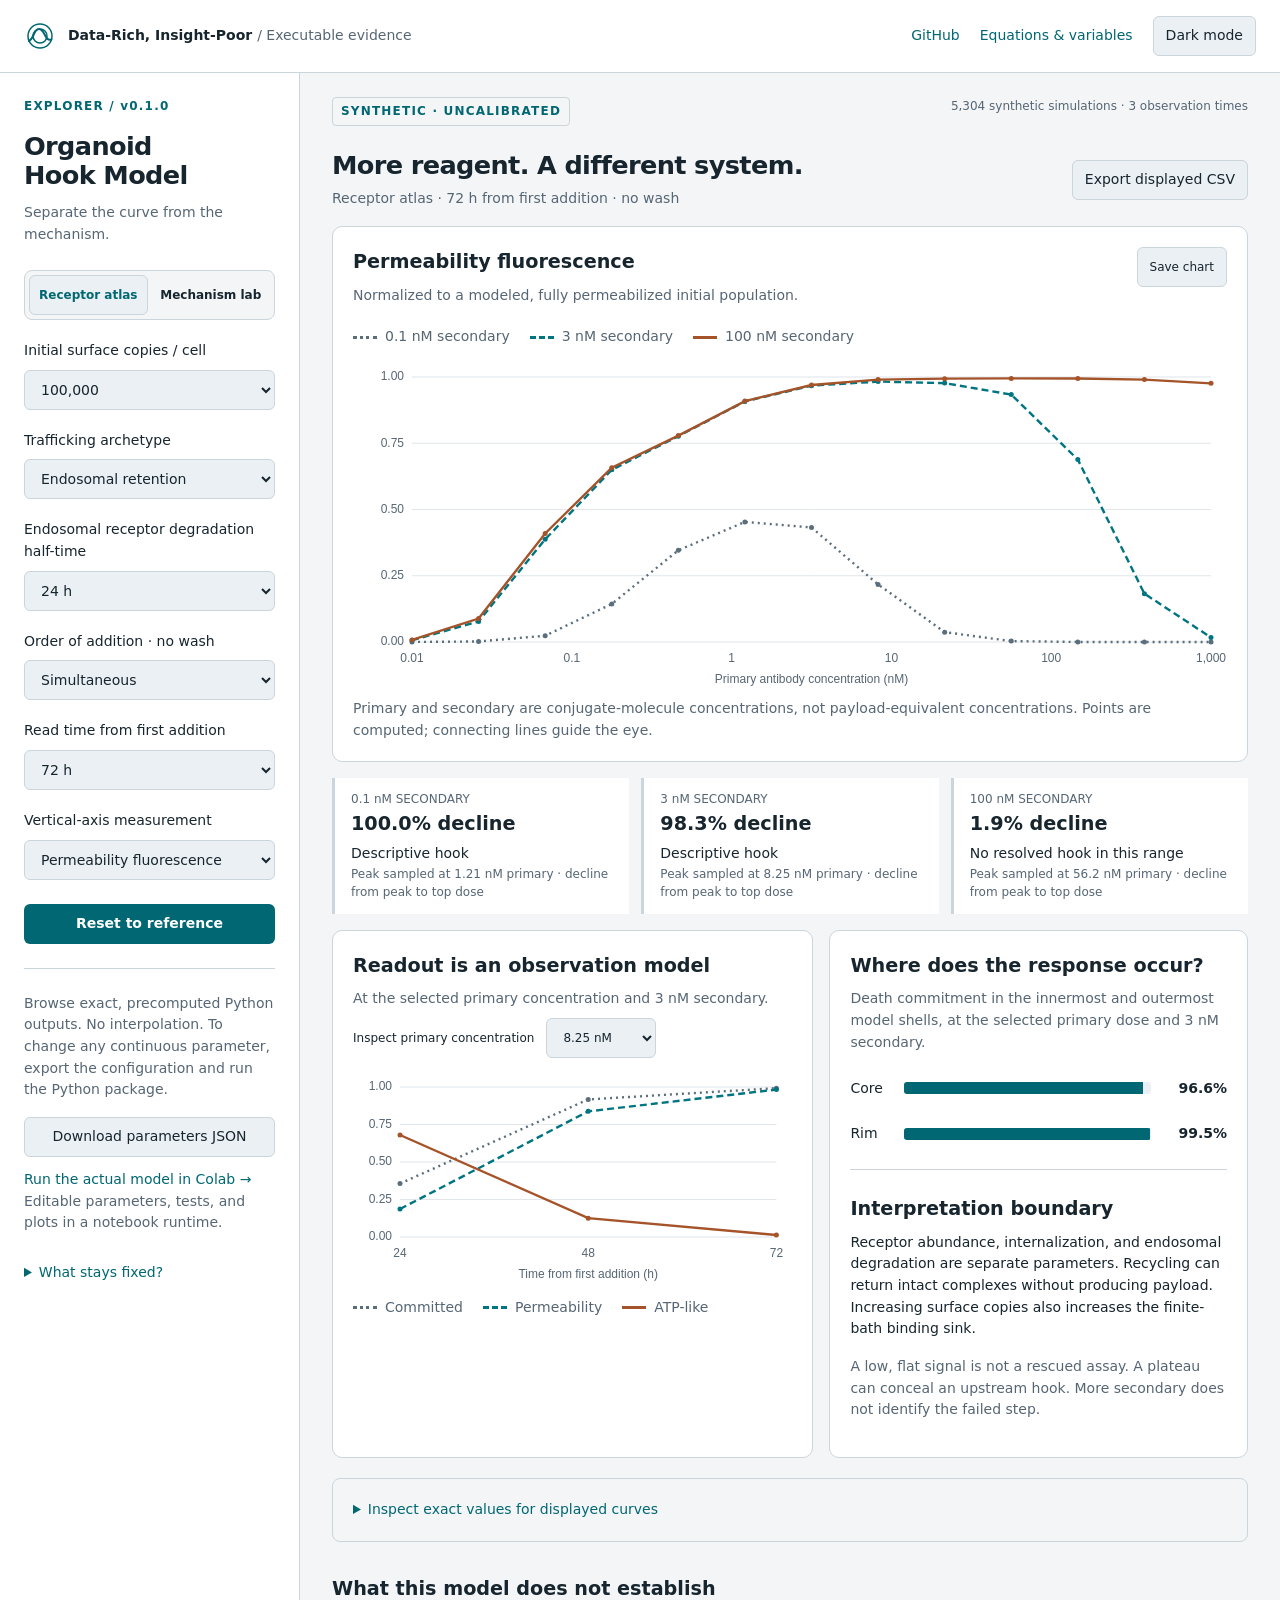
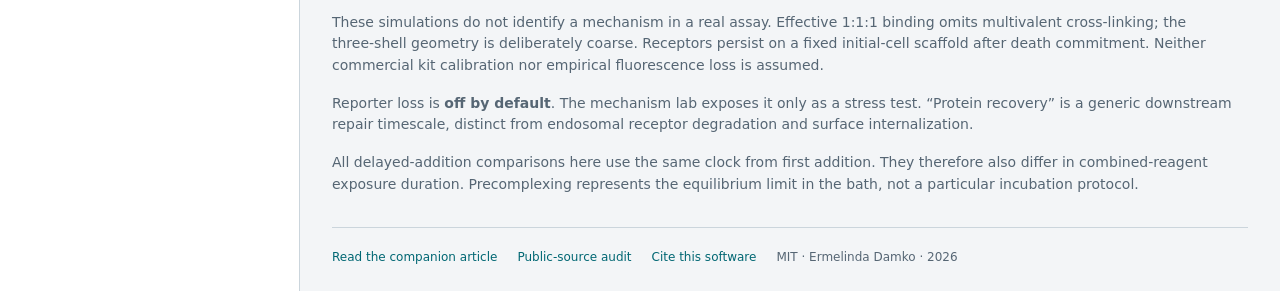
==== viewer/index.html @ b4706649 "Release reproducible organoid hook model and public explorer" ====
<!doctype html>
<html lang="en" data-theme="dark">
<head>
  <meta charset="utf-8">
  <meta name="viewport" content="width=device-width, initial-scale=1">
  <meta name="description" content="A synthetic, no-wash secondary-conjugate assay atlas separating assembly, trafficking, transport, and readout.">
  <title>Organoid Hook Model | Data-Rich, Insight-Poor</title>
  <link href="https://api.fontshare.com/v2/css?f[]=satoshi@400,500,700&display=swap" rel="stylesheet">
  <link rel="stylesheet" href="style.css">
  <script src="app.js" defer></script>
</head>
<body>
<header>
  <div class="brand"><svg aria-label="Organoid Hook Model logo" viewBox="0 0 32 32" width="32" height="32"><circle cx="16" cy="16" r="12" fill="none" stroke="currentColor" stroke-width="1.5"/><circle cx="16" cy="16" r="7" fill="none" stroke="currentColor" stroke-width="1.5"/><path d="M4 21C10 21 9 9 15 9S21 23 28 19" fill="none" stroke="currentColor" stroke-width="2"/></svg><span>Data-Rich, Insight-Poor <span class="subbrand">/ Executable evidence</span></span></div>
  <nav aria-label="Project links"><a href="https://github.com/dataRichinsightPoor/organoid-hook-model" target="_blank" rel="noopener">GitHub</a><a href="equations.html">Equations & variables</a><button id="theme" type="button" aria-label="Toggle color theme">Light mode</button></nav>
</header>
<div class="layout">
<aside aria-label="Simulation controls">
  <div class="section-label">EXPLORER / v0.1.0</div>
  <h1>Organoid<br>Hook Model</h1>
  <p class="muted intro">Separate the curve from the mechanism.</p>
  <div class="tabs" role="group" aria-label="Explorer mode"><button class="active" id="atlas-mode" aria-pressed="true">Receptor atlas</button><button id="lab-mode" aria-pressed="false">Mechanism lab</button></div>
  <div id="atlas-controls">
    <label for="copies">Initial surface copies / cell</label>
    <select id="copies"><option value="10000">10,000</option><option value="100000" selected>100,000</option><option value="1000000">1,000,000</option></select>
    <label for="traffic">Trafficking archetype</label>
    <select id="traffic"><option value="slow">Slow internalization</option><option value="recycling">Rapid recycling</option><option value="retained" selected>Endosomal retention</option></select>
    <label for="half">Endosomal receptor degradation half-time</label>
    <select id="half"><option value="4">4 h</option><option value="24" selected>24 h</option><option value="96">96 h</option></select>
  </div>
  <div id="lab-controls" hidden>
    <label for="case">Isolated assumption</label><select id="case"></select>
    <p class="control-note" id="case-description"></p>
  </div>
  <label for="order">Order of addition · no wash</label>
  <select id="order"><option value="simultaneous">Simultaneous</option><option value="primary_first">Primary first → secondary at 6 h</option><option value="secondary_first">Secondary first → primary at 6 h</option><option value="precomplexed">Precomplexed at equilibrium</option></select>
  <label for="time">Read time from first addition</label>
  <select id="time"><option value="0">24 h</option><option value="1">48 h</option><option value="2" selected>72 h</option></select>
  <label for="readout">Vertical-axis measurement</label>
  <select id="readout"><option value="permeability_fluorescence">Permeability fluorescence</option><option value="committed_fraction">Committed to death</option><option value="membrane_compromised_cumulative">Cumulative membrane loss</option><option value="atp_proxy">ATP-like signal</option><option value="caspase_proxy">Committed-state / caspase proxy</option><option value="ldh_proxy">LDH-like reporter</option><option value="surface_complex_copies">Surface ternary complex</option><option value="internalized_complex_copies">Endosomal ternary complex</option><option value="payload_copies">Intracellular payload</option><option value="delivered_payload_cumulative">Cumulative productive delivery</option></select>
  <button class="primary-button" id="reset">Reset to reference</button>
  <div class="divider"></div>
  <p class="control-note">Browse exact, precomputed Python outputs. No interpolation. To change any continuous parameter, export the configuration and run the Python package.</p>
  <button id="parameters">Download parameters JSON</button>
  <p class="control-note"><a href="https://colab.research.google.com/github/dataRichinsightPoor/organoid-hook-model/blob/main/examples/quickstart.ipynb" target="_blank" rel="noopener">Run the actual model in Colab →</a><br>Editable parameters, tests, and plots in a notebook runtime.</p>
  <details><summary>What stays fixed?</summary><div id="fixed"></div></details>
</aside>
<main>
  <div class="topline"><span class="badge">SYNTHETIC · UNCALIBRATED</span><span id="count" class="muted">Loading evidence…</span></div>
  <section class="heading-row"><div><h2>More reagent. A different system.</h2><p id="context" class="muted">Loading computed scenarios…</p></div><button id="csv" disabled>Export displayed CSV</button></section>
  <div id="error" role="alert" hidden></div>
  <section class="plot-card">
    <div class="plot-heading"><div><h3 id="plot-title">Primary × secondary concentration</h3><p class="muted small" id="y-description">Normalized to a modeled, fully permeabilized initial population.</p></div><button id="png" disabled>Save chart</button></div>
    <div class="legend" aria-label="Secondary concentration legend"><span><i class="line one"></i>0.1 nM secondary</span><span><i class="line two"></i>3 nM secondary</span><span><i class="line three"></i>100 nM secondary</span></div>
    <div class="canvas-wrap"><canvas id="curve" role="img" aria-label="Dose-response curves for three secondary-conjugate concentrations. Exact values are available in the table below."></canvas></div>
    <div id="tooltip" class="tooltip" hidden></div>
    <p class="small muted" id="plot-note"></p>
  </section>
  <section class="metrics" id="metrics" aria-label="Descriptive hook summaries" aria-live="polite"></section>
  <section class="lower-grid">
    <div class="plot-card"><div class="plot-heading"><div><h3>Readout is an observation model</h3><p class="small muted">At the selected primary concentration and 3 nM secondary.</p></div></div>
      <label for="dose" class="inline-label">Inspect primary concentration</label><select id="dose"></select>
      <div class="canvas-wrap small-canvas"><canvas id="timechart" role="img" aria-label="Time courses of modeled death, permeability fluorescence, and ATP-like signal."></canvas></div>
      <div class="legend small"><span><i class="line one"></i>Committed</span><span><i class="line two"></i>Permeability</span><span><i class="line three"></i>ATP-like</span></div>
    </div>
    <div class="plot-card"><h3>Where does the response occur?</h3><p class="small muted">Death commitment in the innermost and outermost model shells, at the selected primary dose and 3 nM secondary.</p>
      <div class="spatial-row"><span>Core</span><div class="bar-track"><div id="core-bar"></div></div><strong id="core-value">—</strong></div>
      <div class="spatial-row"><span>Rim</span><div class="bar-track"><div id="rim-bar"></div></div><strong id="rim-value">—</strong></div>
      <div class="divider"></div><h3>Interpretation boundary</h3><p id="interpretation" class="small"></p><p class="small muted">A low, flat signal is not a rescued assay. A plateau can conceal an upstream hook. More secondary does not identify the failed step.</p>
    </div>
  </section>
  <details class="data-details"><summary>Inspect exact values for displayed curves</summary><div class="table-scroll"><table><thead id="table-head"></thead><tbody id="table-body"></tbody></table></div></details>
  <section class="notes"><h3>What this model does not establish</h3><p>These simulations do not identify a mechanism in a real assay. Effective 1:1:1 binding omits multivalent cross-linking; the three-shell geometry is deliberately coarse. Receptors persist on a fixed initial-cell scaffold after death commitment. Neither commercial kit calibration nor empirical fluorescence loss is assumed.</p><p>Reporter loss is <strong>off by default</strong>. The mechanism lab exposes it only as a stress test. “Protein recovery” is a generic downstream repair timescale, distinct from endosomal receptor degradation and surface internalization.</p><p>All delayed-addition comparisons here use the same clock from first addition. They therefore also differ in combined-reagent exposure duration. Precomplexing represents the equilibrium limit in the bath, not a particular incubation protocol.</p></section>
  <footer><a href="article.html">Read the companion article</a><a href="https://github.com/dataRichinsightPoor/organoid-hook-model/blob/main/docs/provenance.md">Public-source audit</a><a href="https://github.com/dataRichinsightPoor/organoid-hook-model/blob/main/CITATION.cff">Cite this software</a><span>MIT · Ermelinda Damko · 2026</span></footer>
</main>
</div>
</body>
</html>
---- viewer/style.css ----
:root{--bg:#11151b;--surface:#191e27;--raised:#222935;--ink:#e8edf2;--muted:#a5afbd;--line:#323b49;--accent:#78d4dc;--accent-ink:#102127;--series1:#aeb8c4;--series2:#78d4dc;--series3:#efa87e;--warn:#efbd77;--font:'Satoshi',system-ui,sans-serif;--text-xs:.75rem;--text-sm:.875rem;--text-base:1rem;--text-lg:1.2rem;--text-xl:clamp(1.6rem,2vw,2rem);--s1:4px;--s2:8px;--s3:12px;--s4:16px;--s5:20px;--s6:24px;--s8:32px;--s10:40px}
[data-theme=light]{--bg:#f3f5f7;--surface:#fff;--raised:#eaf0f3;--ink:#17252e;--muted:#566674;--line:#cbd5dc;--accent:#006773;--accent-ink:#fff;--series1:#5b6e7c;--series2:#007582;--series3:#a55328;--warn:#88561d}
*{box-sizing:border-box}body{margin:0;background:var(--bg);color:var(--ink);font:var(--text-base)/1.55 var(--font)}button,select{font:inherit;font-size:var(--text-sm);color:var(--ink);background:var(--raised);border:1px solid var(--line);border-radius:6px;padding:var(--s2) var(--s3);min-height:40px}button{cursor:pointer}button:hover{border-color:var(--accent)}button:disabled{opacity:.45;cursor:wait}button:focus-visible,select:focus-visible,a:focus-visible,summary:focus-visible{outline:2px solid var(--accent);outline-offset:3px}a{color:var(--accent);text-decoration:none}a:hover{text-decoration:underline}header{padding:var(--s4) var(--s6);border-bottom:1px solid var(--line);display:flex;align-items:center;justify-content:space-between;gap:var(--s4);background:var(--surface)}.brand{display:flex;align-items:center;gap:var(--s3);font-size:var(--text-sm);font-weight:700}.brand svg{color:var(--accent);flex-shrink:0}.subbrand{color:var(--muted);font-weight:400}nav{display:flex;gap:var(--s5);align-items:center;font-size:var(--text-sm)}.layout{display:grid;grid-template-columns:300px minmax(0,1fr);max-width:1760px;margin:auto}aside{border-right:1px solid var(--line);padding:var(--s6);background:var(--surface)}main{padding:var(--s6) var(--s8);min-width:0}.section-label,.badge{font-size:var(--text-xs);font-weight:700;letter-spacing:.1em;color:var(--accent)}h1{font-size:var(--text-xl);line-height:1.15;letter-spacing:-.025em;margin:var(--s4) 0 var(--s3)}h2{font-size:var(--text-xl);letter-spacing:-.025em;line-height:1.2;margin:0}h3{font-size:var(--text-lg);font-weight:700;margin:0}p{margin:var(--s2) 0 var(--s4)}.muted{color:var(--muted)}.small,.control-note{font-size:var(--text-sm)}.intro{font-size:var(--text-sm);margin-bottom:var(--s6)}label{display:block;font-size:var(--text-sm);margin:var(--s5) 0 var(--s2);font-weight:500}select{width:100%;max-width:100%}.tabs{display:flex;gap:var(--s1);background:var(--bg);padding:var(--s1);border:1px solid var(--line);border-radius:8px}.tabs button{flex:1;padding:var(--s2) var(--s1);background:transparent;border-color:transparent;font-size:var(--text-xs);font-weight:700}.tabs .active{background:var(--raised);color:var(--accent);border-color:var(--line)}.primary-button{margin-top:var(--s6);width:100%;background:var(--accent);color:var(--accent-ink);border-color:transparent;font-weight:700}.divider{height:1px;background:var(--line);margin:var(--s6) 0}.control-note{color:var(--muted);margin-top:var(--s3)}aside>button{width:100%}details{margin-top:var(--s5);font-size:var(--text-sm)}summary{cursor:pointer;color:var(--accent);padding:var(--s2) 0}#fixed{font-size:var(--text-xs);overflow-wrap:anywhere}#fixed div{padding:var(--s1) 0;border-bottom:1px solid var(--line)}.topline{display:flex;justify-content:space-between;gap:var(--s3);font-size:var(--text-xs);margin-bottom:var(--s6)}.badge{border:1px solid var(--line);border-radius:4px;padding:var(--s1) var(--s2)}.heading-row{display:flex;align-items:center;justify-content:space-between;gap:var(--s6);margin-bottom:var(--s4)}.heading-row p{font-size:var(--text-sm);margin-bottom:0}.heading-row button{flex-shrink:0}.plot-card{position:relative;background:var(--surface);border:1px solid var(--line);border-radius:10px;padding:var(--s5);min-width:0}.plot-heading{display:flex;justify-content:space-between;align-items:flex-start;gap:var(--s4)}.plot-heading p{margin-bottom:var(--s2)}.plot-heading button{white-space:nowrap;font-size:var(--text-xs)}.legend{display:flex;gap:var(--s5);flex-wrap:wrap;font-size:var(--text-sm);margin-top:var(--s3);color:var(--muted)}.legend span{display:flex;align-items:center;gap:var(--s2)}i.line{display:inline-block;width:24px;height:0;border-top:3px solid var(--series2)}i.one{border-color:var(--series1);border-top-style:dotted}i.two{border-color:var(--series2);border-top-style:dashed}i.three{border-color:var(--series3)}.canvas-wrap{height:330px;position:relative;margin-top:var(--s3)}canvas{display:block;width:100%;height:100%}.small-canvas{height:215px}.metrics{display:grid;grid-template-columns:repeat(3,1fr);gap:var(--s3);margin:var(--s4) 0}.metric{border-left:3px solid var(--line);padding:var(--s3) var(--s4);background:var(--surface)}.metric .value{font-size:var(--text-lg);font-weight:700}.metric .label{font-size:var(--text-xs);color:var(--muted)}.metric .result{font-size:var(--text-sm);margin-top:var(--s1)}.lower-grid{display:grid;grid-template-columns:1.15fr 1fr;gap:var(--s4)}.inline-label{display:inline-block;margin:var(--s2) var(--s3) var(--s2) 0;font-size:var(--text-xs)}#dose{width:auto;min-width:100px;font-size:var(--text-xs)}.spatial-row{display:grid;grid-template-columns:42px 1fr 64px;align-items:center;gap:var(--s3);margin:var(--s6) 0;font-size:var(--text-sm)}.spatial-row strong{text-align:right;font-variant-numeric:tabular-nums}.bar-track{height:12px;background:var(--raised);border-radius:3px;overflow:hidden}.bar-track div{background:var(--accent);height:100%;width:0}.data-details{border:1px solid var(--line);border-radius:8px;padding:var(--s3) var(--s5)}.table-scroll{overflow:auto;max-height:340px}table{width:100%;border-collapse:collapse;font-size:var(--text-xs);font-variant-numeric:tabular-nums}th,td{text-align:right;padding:var(--s2) var(--s3);border-bottom:1px solid var(--line);white-space:nowrap}th{position:sticky;top:0;background:var(--surface)}.notes{margin:var(--s8) 0;max-width:900px}.notes p{font-size:var(--text-sm);color:var(--muted)}footer{display:flex;flex-wrap:wrap;gap:var(--s5);font-size:var(--text-xs);color:var(--muted);border-top:1px solid var(--line);padding-top:var(--s5)}#error{padding:var(--s5);color:var(--warn);border:1px solid var(--warn);margin-bottom:var(--s5)}.tooltip{position:absolute;background:var(--raised);border:1px solid var(--line);padding:var(--s3);border-radius:5px;font-size:var(--text-xs);pointer-events:none;top:120px;right:30px;z-index:2}#plot-note{margin-bottom:0}
@media(max-width:1100px){.layout{grid-template-columns:270px minmax(0,1fr)}aside{padding:var(--s5)}main{padding:var(--s5)}.lower-grid{grid-template-columns:1fr}.subbrand{display:none}.heading-row{align-items:flex-start}.metrics{gap:var(--s2)}.metric{padding:var(--s3)}}
@media(max-width:760px){header{padding:var(--s3) var(--s4);flex-wrap:wrap}nav{gap:var(--s4);width:100%;justify-content:space-between}.layout{display:block}aside{border-right:0;border-bottom:1px solid var(--line);padding:var(--s5)}h1 br{display:none}h1 br:after{content:" "}.intro{margin-bottom:var(--s4)}main{padding:var(--s5) var(--s3)}.topline{flex-wrap:wrap}.heading-row{display:block}.heading-row button{margin-top:var(--s4)}.plot-card{padding:var(--s4)}.plot-heading{flex-wrap:wrap}.canvas-wrap{height:300px}.small-canvas{height:230px}.metrics{grid-template-columns:1fr}.metric{display:grid;grid-template-columns:1fr 1fr;gap:var(--s1) var(--s3)}.metric .label{grid-column:1/-1}.metric .value{font-size:var(--text-base)}.legend{gap:var(--s3);font-size:var(--text-xs)}aside details{display:none}#parameters{max-width:100%}.topline{margin-bottom:var(--s5)}.plot-heading h3{font-size:var(--text-base)}}
.reader{max-width:1060px;margin:auto;padding:var(--s8) var(--s6)}.reader h1{font-size:var(--text-xl);margin-bottom:var(--s6)}.reader h2{font-size:var(--text-lg);margin:var(--s10) 0 var(--s4)}.reader h3{font-size:var(--text-base);margin-top:var(--s6)}.reader p{max-width:80ch;line-height:1.8}.reader img{max-width:100%;height:auto;background:#fff}.reader pre{overflow:auto;background:var(--surface);padding:var(--s4);font-size:var(--text-sm)}.reader table{display:block;overflow:auto;margin:var(--s5) 0}.reader th,.reader td{white-space:normal;text-align:left;min-width:100px}.reader mjx-container[display=true]{overflow-x:auto;overflow-y:hidden;padding:var(--s3) 0}.reader .math-help{color:var(--muted);font-size:var(--text-sm);border-bottom:1px solid var(--line);padding-bottom:var(--s5)}
@media(prefers-reduced-motion:no-preference){button{transition:border-color .15s,background .15s}.bar-track div{transition:width .25s}}
.reader{overflow-wrap:anywhere}.reader mjx-container{max-width:100%;overflow-x:auto;overflow-y:hidden}
.reader mjx-container:not([display="true"]){display:inline-block;vertical-align:middle}
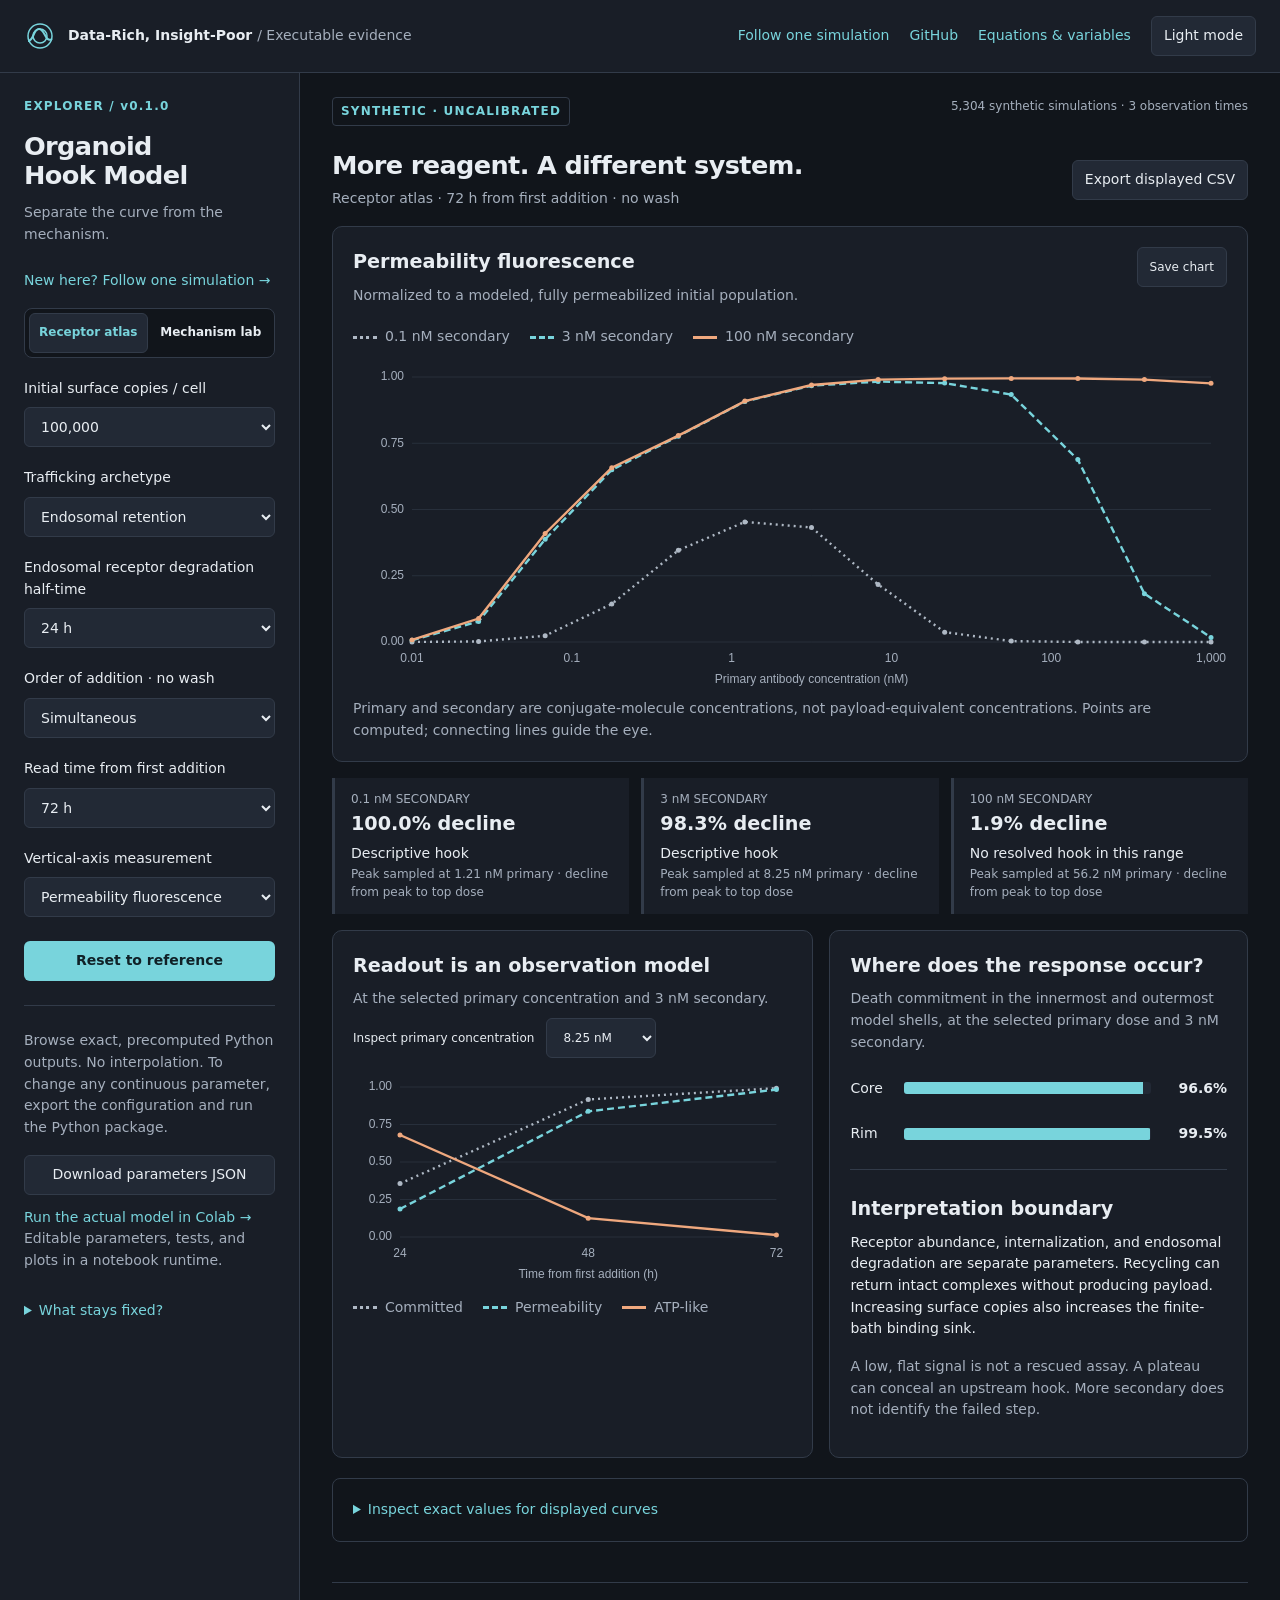
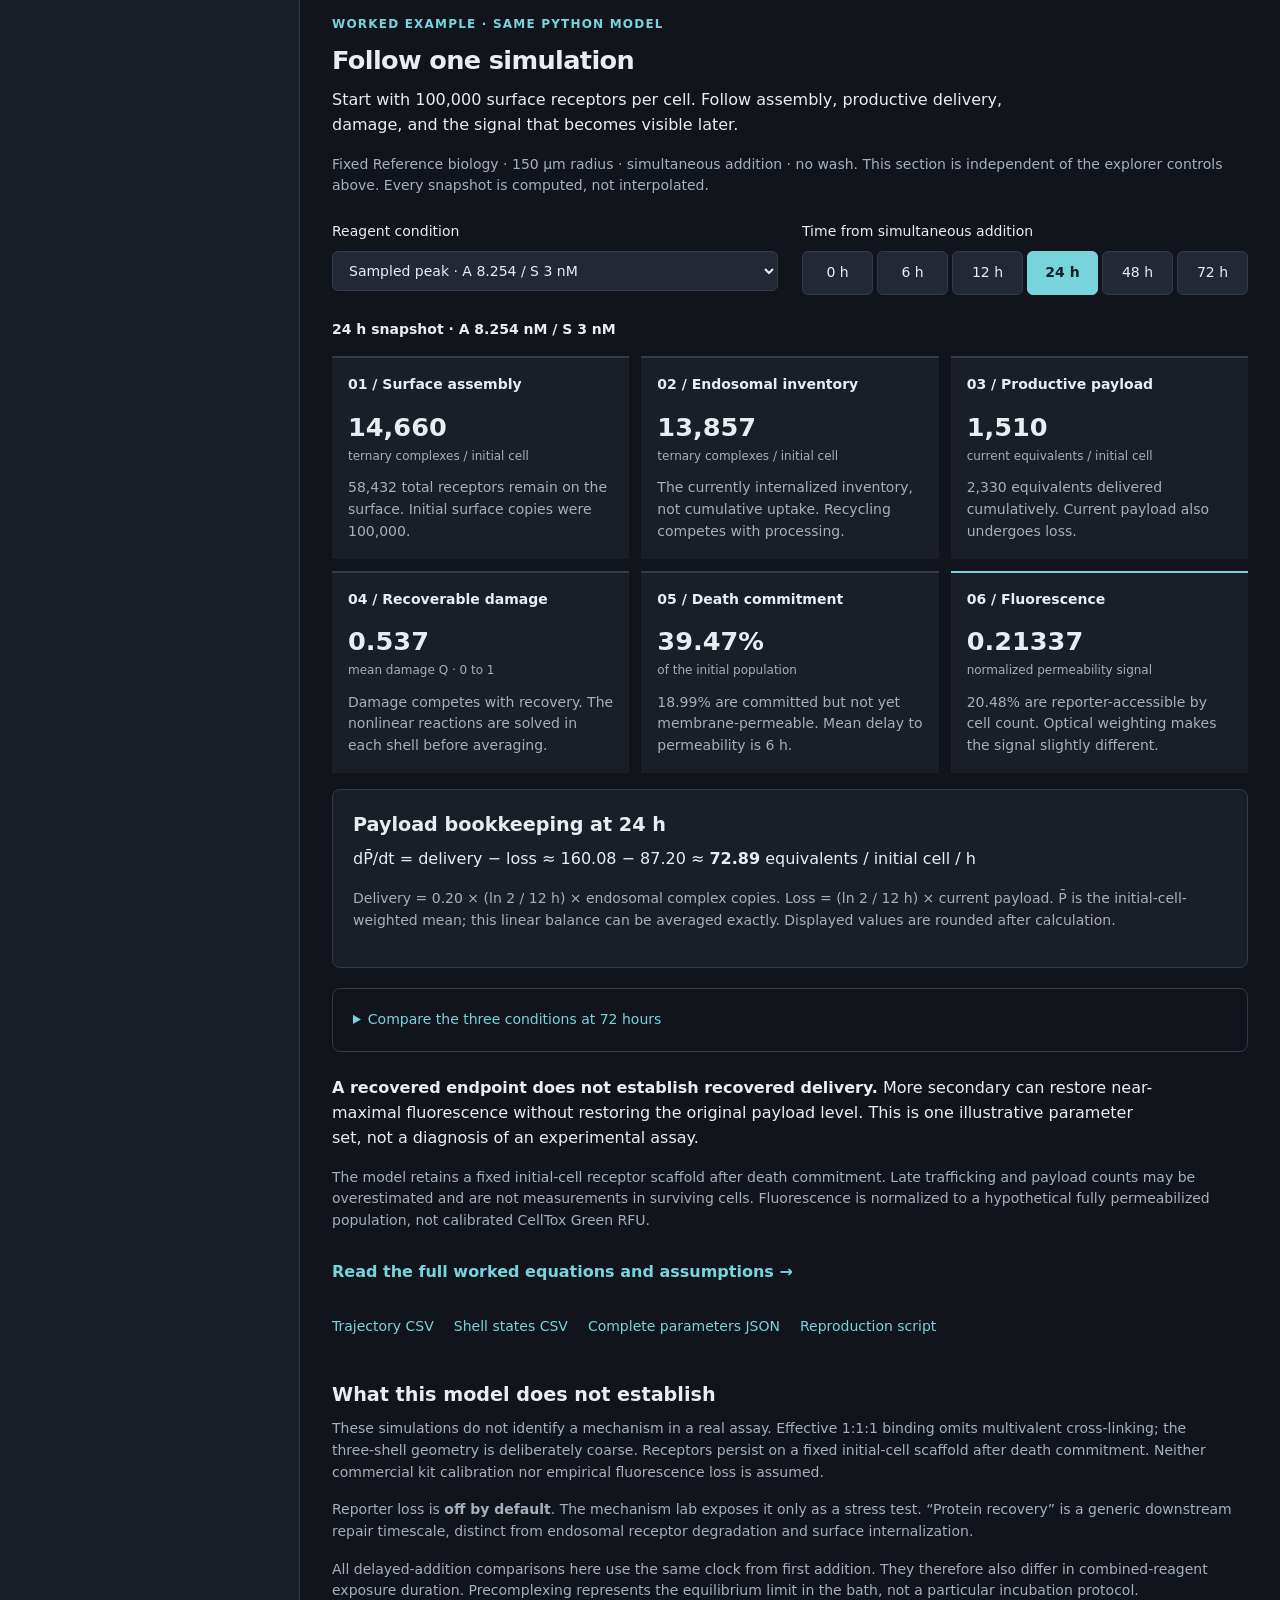
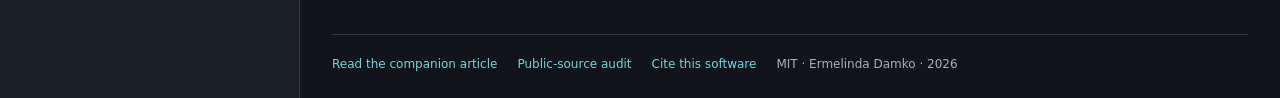
==== commit 167e814f: "Add dark worked simulation, publication cover, and expanded literature" ====
--- a/viewer/index.html
+++ b/viewer/index.html
@@ -8,17 +8,19 @@
   <link href="https://api.fontshare.com/v2/css?f[]=satoshi@400,500,700&display=swap" rel="stylesheet">
   <link rel="stylesheet" href="style.css">
   <script src="app.js" defer></script>
+  <script src="trace.js" defer></script>
 </head>
 <body>
 <header>
   <div class="brand"><svg aria-label="Organoid Hook Model logo" viewBox="0 0 32 32" width="32" height="32"><circle cx="16" cy="16" r="12" fill="none" stroke="currentColor" stroke-width="1.5"/><circle cx="16" cy="16" r="7" fill="none" stroke="currentColor" stroke-width="1.5"/><path d="M4 21C10 21 9 9 15 9S21 23 28 19" fill="none" stroke="currentColor" stroke-width="2"/></svg><span>Data-Rich, Insight-Poor <span class="subbrand">/ Executable evidence</span></span></div>
-  <nav aria-label="Project links"><a href="https://github.com/dataRichinsightPoor/organoid-hook-model" target="_blank" rel="noopener">GitHub</a><a href="equations.html">Equations & variables</a><button id="theme" type="button" aria-label="Toggle color theme">Light mode</button></nav>
+  <nav aria-label="Project links"><a href="#follow-one-simulation">Follow one simulation</a><a href="https://github.com/dataRichinsightPoor/organoid-hook-model" target="_blank" rel="noopener">GitHub</a><a href="equations.html">Equations & variables</a><button id="theme" type="button" aria-label="Toggle color theme">Light mode</button></nav>
 </header>
 <div class="layout">
 <aside aria-label="Simulation controls">
   <div class="section-label">EXPLORER / v0.1.0</div>
   <h1>Organoid<br>Hook Model</h1>
   <p class="muted intro">Separate the curve from the mechanism.</p>
+  <p class="control-note"><a href="#follow-one-simulation">New here? Follow one simulation →</a></p>
   <div class="tabs" role="group" aria-label="Explorer mode"><button class="active" id="atlas-mode" aria-pressed="true">Receptor atlas</button><button id="lab-mode" aria-pressed="false">Mechanism lab</button></div>
   <div id="atlas-controls">
     <label for="copies">Initial surface copies / cell</label>
@@ -70,6 +72,50 @@
     </div>
   </section>
   <details class="data-details"><summary>Inspect exact values for displayed curves</summary><div class="table-scroll"><table><thead id="table-head"></thead><tbody id="table-body"></tbody></table></div></details>
+  <section id="follow-one-simulation" class="trace-section" aria-labelledby="trace-title">
+    <div class="section-label">WORKED EXAMPLE · SAME PYTHON MODEL</div>
+    <h2 id="trace-title">Follow one simulation</h2>
+    <p class="trace-lede">Start with 100,000 surface receptors per cell. Follow assembly, productive delivery, damage, and the signal that becomes visible later.</p>
+    <p class="small muted">Fixed Reference biology · 150 µm radius · simultaneous addition · no wash. This section is independent of the explorer controls above. Every snapshot is computed, not interpolated.</p>
+    <div class="trace-controls">
+      <div><label for="trace-case">Reagent condition</label><select id="trace-case" disabled>
+        <option value="sampled_peak">Sampled peak · A 8.254 / S 3 nM</option>
+        <option value="primary_excess">Excess primary · A 1,000 / S 3 nM</option>
+        <option value="more_secondary">More secondary · A 1,000 / S 100 nM</option>
+      </select></div>
+      <fieldset id="trace-times" disabled><legend>Time from simultaneous addition</legend>
+        <div class="trace-time-buttons" role="group" aria-label="Trace time">
+          <button type="button" data-hour="0" aria-pressed="false">0 h</button>
+          <button type="button" data-hour="6" aria-pressed="false">6 h</button>
+          <button type="button" data-hour="12" aria-pressed="false">12 h</button>
+          <button type="button" data-hour="24" aria-pressed="true">24 h</button>
+          <button type="button" data-hour="48" aria-pressed="false">48 h</button>
+          <button type="button" data-hour="72" aria-pressed="false">72 h</button>
+        </div>
+      </fieldset>
+    </div>
+    <p id="trace-error" role="alert" hidden></p>
+    <div id="trace-output" aria-live="polite" aria-busy="true">
+      <p class="muted">Loading the verified trajectory…</p>
+    </div>
+    <details class="data-details"><summary>Compare the three conditions at 72 hours</summary>
+      <div class="table-scroll" tabindex="0" role="region" aria-label="Endpoint comparison table"><table>
+        <caption>Fixed biology, different reagent concentrations. Counts are per initial cell.</caption>
+        <thead><tr><th scope="col">Measurement</th><th scope="col">A 8.254 / S 3 nM</th><th scope="col">A 1,000 / S 3 nM</th><th scope="col">A 1,000 / S 100 nM</th></tr></thead>
+        <tbody id="trace-comparison"></tbody>
+      </table></div>
+    </details>
+    <p class="trace-takeaway"><strong>A recovered endpoint does not establish recovered delivery.</strong> More secondary can restore near-maximal fluorescence without restoring the original payload level. This is one illustrative parameter set, not a diagnosis of an experimental assay.</p>
+    <p class="small muted">The model retains a fixed initial-cell receptor scaffold after death commitment. Late trafficking and payload counts may be overestimated and are not measurements in surviving cells. Fluorescence is normalized to a hypothetical fully permeabilized population, not calibrated CellTox Green RFU.</p>
+    <a class="trace-reading-link" href="worked-example.html">Read the full worked equations and assumptions →</a>
+    <div class="trace-downloads" aria-label="Worked example downloads">
+      <a href="trace/trace-summary.csv" download>Trajectory CSV</a>
+      <a href="trace/trace-shells.csv" download>Shell states CSV</a>
+      <a href="trace/trace-parameters.json" download>Complete parameters JSON</a>
+      <a href="trace/trace_example.py" download>Reproduction script</a>
+    </div>
+    <noscript><p>Enable JavaScript to switch snapshots, or <a href="worked-example.html">read the static worked example</a> and download the trajectory CSV.</p></noscript>
+  </section>
   <section class="notes"><h3>What this model does not establish</h3><p>These simulations do not identify a mechanism in a real assay. Effective 1:1:1 binding omits multivalent cross-linking; the three-shell geometry is deliberately coarse. Receptors persist on a fixed initial-cell scaffold after death commitment. Neither commercial kit calibration nor empirical fluorescence loss is assumed.</p><p>Reporter loss is <strong>off by default</strong>. The mechanism lab exposes it only as a stress test. “Protein recovery” is a generic downstream repair timescale, distinct from endosomal receptor degradation and surface internalization.</p><p>All delayed-addition comparisons here use the same clock from first addition. They therefore also differ in combined-reagent exposure duration. Precomplexing represents the equilibrium limit in the bath, not a particular incubation protocol.</p></section>
   <footer><a href="article.html">Read the companion article</a><a href="https://github.com/dataRichinsightPoor/organoid-hook-model/blob/main/docs/provenance.md">Public-source audit</a><a href="https://github.com/dataRichinsightPoor/organoid-hook-model/blob/main/CITATION.cff">Cite this software</a><span>MIT · Ermelinda Damko · 2026</span></footer>
 </main>
--- a/viewer/style.css
+++ b/viewer/style.css
@@ -7,3 +7,28 @@
 @media(prefers-reduced-motion:no-preference){button{transition:border-color .15s,background .15s}.bar-track div{transition:width .25s}}
 .reader{overflow-wrap:anywhere}.reader mjx-container{max-width:100%;overflow-x:auto;overflow-y:hidden}
 .reader mjx-container:not([display="true"]){display:inline-block;vertical-align:middle}
+header nav{flex-wrap:wrap}
+.trace-section{margin-top:var(--s10);padding-top:var(--s8);border-top:1px solid var(--line);scroll-margin-top:var(--s6)}
+.trace-section h2{margin:var(--s3) 0}.trace-lede{max-width:72ch}
+.trace-controls{display:grid;grid-template-columns:minmax(260px,1fr) minmax(300px,1fr);gap:var(--s6);margin:var(--s6) 0}
+.trace-controls label{margin:0 0 var(--s2)}.trace-controls fieldset{border:0;padding:0;margin:0;min-width:0}
+.trace-controls legend{font-size:var(--text-sm);padding:0;margin-bottom:var(--s2)}
+.trace-time-buttons{display:flex;gap:var(--s1);flex-wrap:wrap}
+.trace-time-buttons button{flex:1;min-height:44px;white-space:nowrap}
+.trace-time-buttons button[aria-pressed=true]{background:var(--accent);color:var(--accent-ink);border-color:var(--accent);font-weight:700}
+.trace-snapshot{font-size:var(--text-sm);font-weight:700}
+.trace-stages{display:grid;grid-template-columns:repeat(3,minmax(0,1fr));padding:0;margin:var(--s4) 0;list-style:none;gap:var(--s3)}
+.trace-stages li{background:var(--surface);border-top:2px solid var(--line);padding:var(--s4);min-width:0}
+.trace-stages li:last-child{border-top-color:var(--accent)}
+.trace-step{font-size:var(--text-sm);font-weight:700}.trace-value{font-size:var(--text-xl);line-height:1.2;font-weight:700;font-variant-numeric:tabular-nums;margin:var(--s4) 0 var(--s1)}
+.trace-unit{font-size:var(--text-xs);color:var(--muted)}.trace-stages p{font-size:var(--text-sm);color:var(--muted);margin:var(--s3) 0 0}
+.trace-rate{padding:var(--s5);background:var(--surface);border:1px solid var(--line);border-radius:8px}
+.trace-arithmetic{font-variant-numeric:tabular-nums;overflow-wrap:anywhere}
+.trace-takeaway{margin-top:var(--s6);max-width:82ch}
+.trace-reading-link{display:inline-block;padding:var(--s3) 0;font-weight:700}
+.trace-downloads{display:flex;flex-wrap:wrap;gap:var(--s2) var(--s5);margin:var(--s2) 0 var(--s6);font-size:var(--text-sm)}
+.trace-downloads a{display:inline-flex;align-items:center;min-height:44px}
+.trace-section caption{text-align:left;padding:var(--s3);color:var(--muted)}.trace-section th[scope=row]{position:static;background:transparent;text-align:left}
+#trace-error{border:1px solid var(--warn);color:var(--warn);padding:var(--s4)}
+@media(max-width:1100px){.trace-controls{grid-template-columns:1fr}.trace-stages{grid-template-columns:repeat(2,minmax(0,1fr))}}
+@media(max-width:480px){.trace-stages{grid-template-columns:1fr}.trace-time-buttons button{flex:0 1 calc((100% - 8px)/3)}header nav{justify-content:flex-start;gap:var(--s3)}.trace-rate{padding:var(--s4)}}
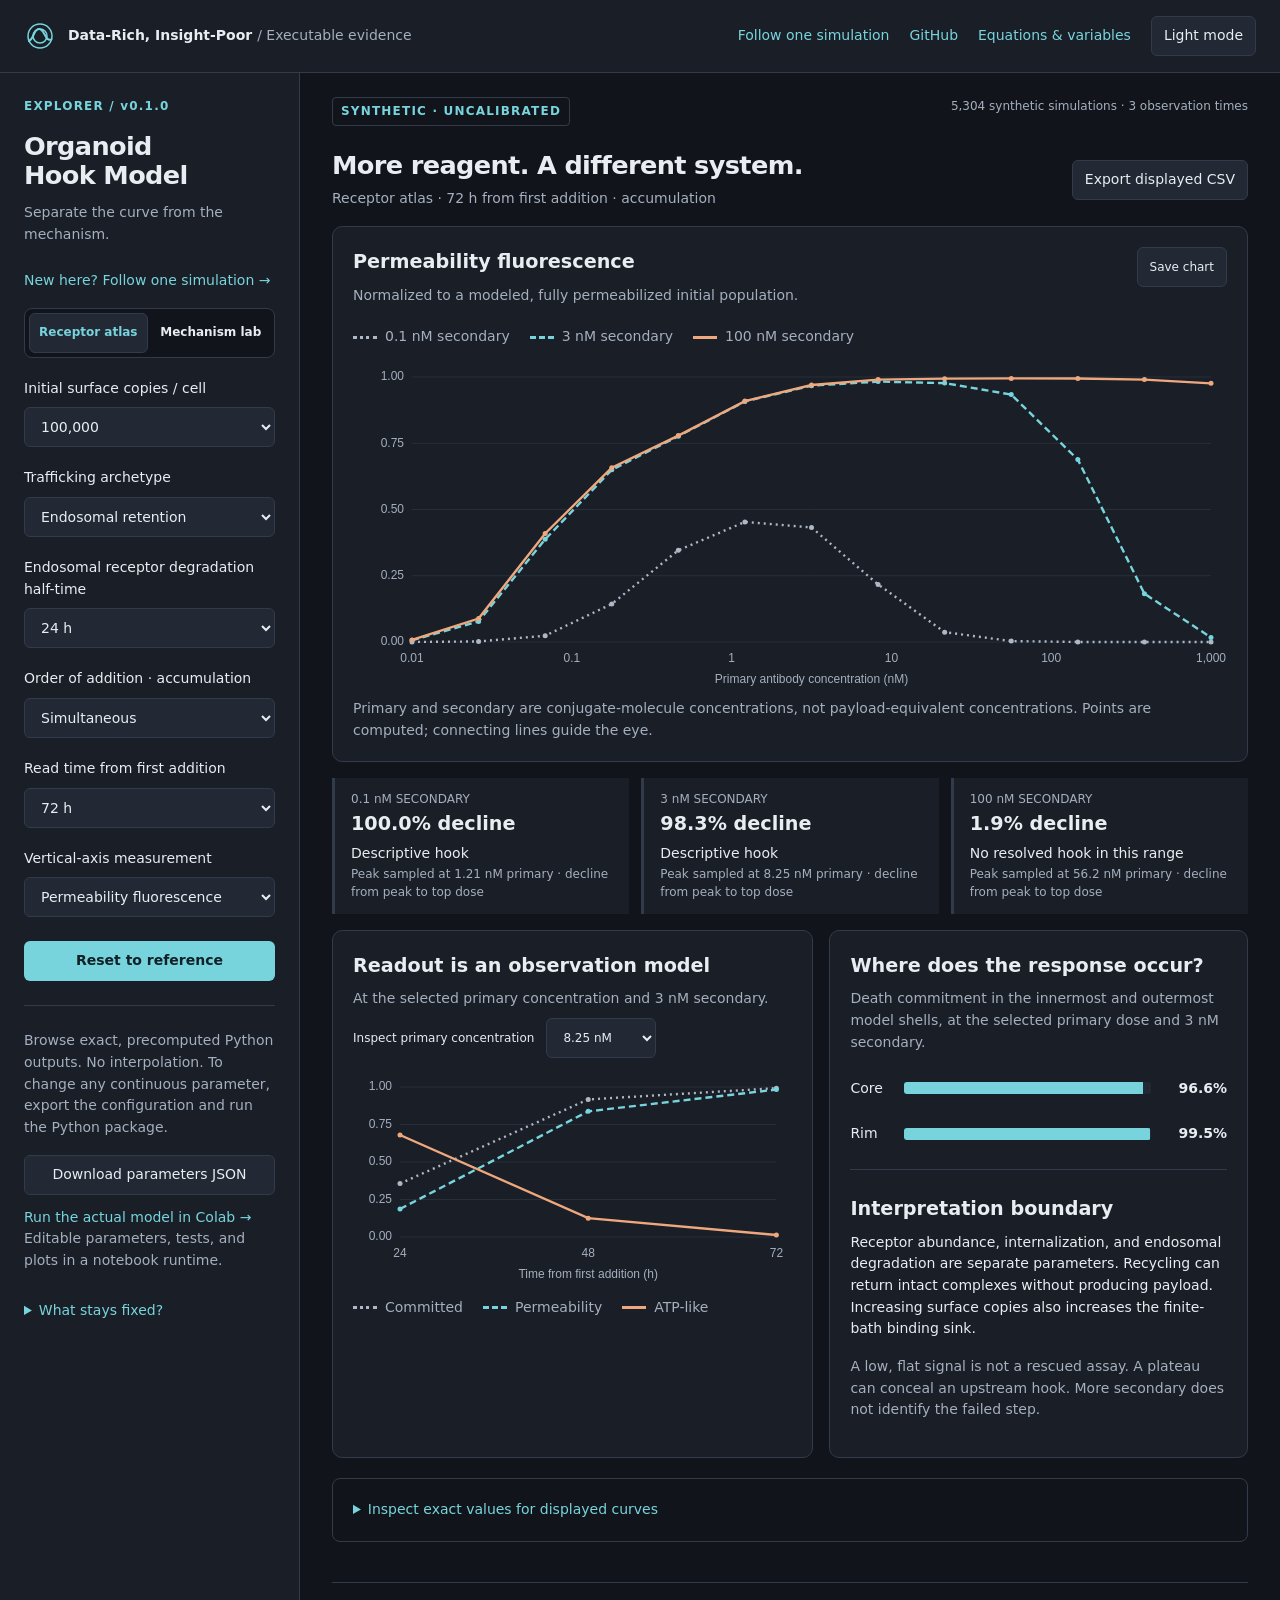
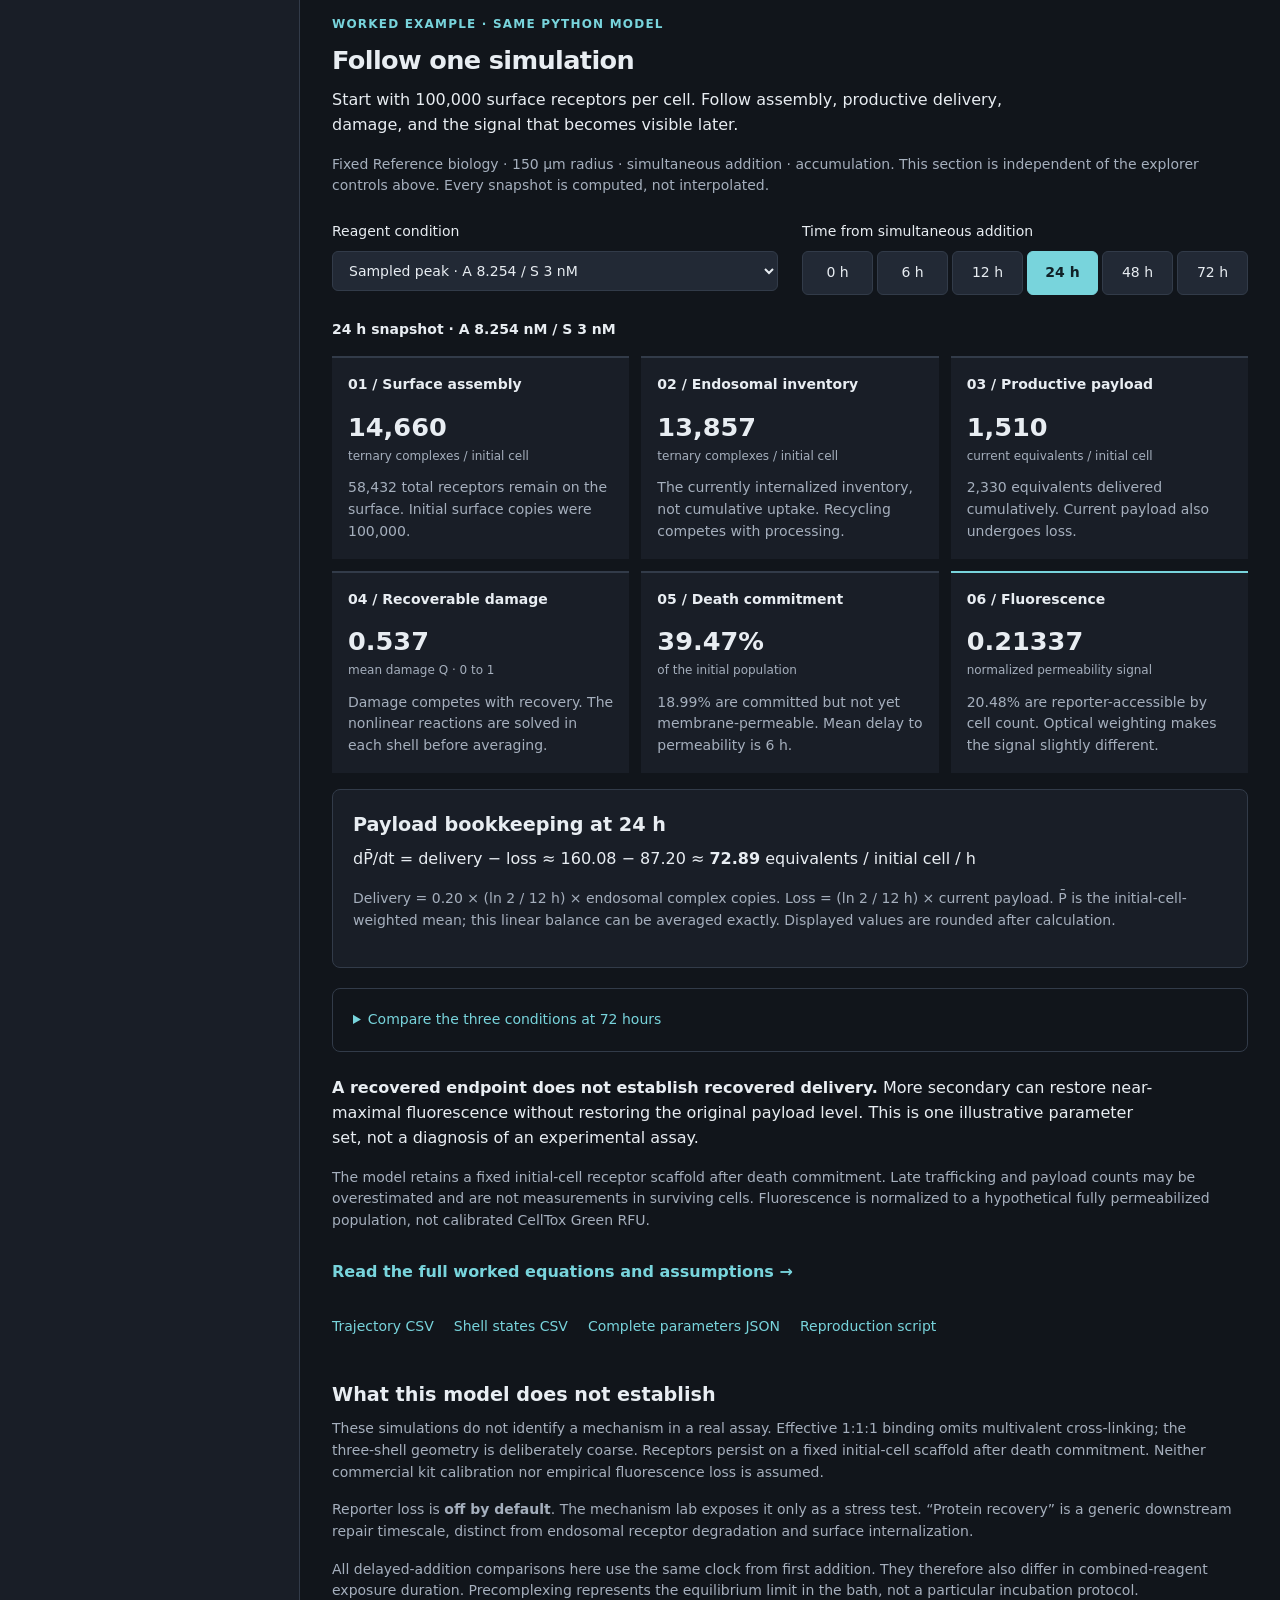
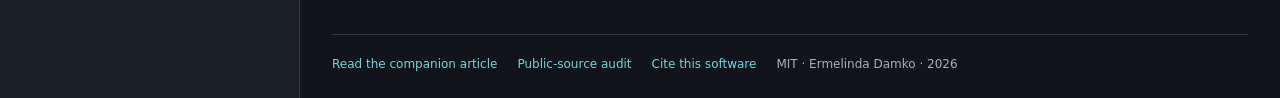
==== commit 9e37a8a2: "Frame accumulation assay problem and number series CCXXIV" ====
--- a/viewer/index.html
+++ b/viewer/index.html
@@ -3,7 +3,7 @@
 <head>
   <meta charset="utf-8">
   <meta name="viewport" content="width=device-width, initial-scale=1">
-  <meta name="description" content="A synthetic, no-wash secondary-conjugate assay atlas separating assembly, trafficking, transport, and readout.">
+  <meta name="description" content="A synthetic accumulation-format secondary-conjugate assay atlas separating assembly, trafficking, transport, and readout.">
   <title>Organoid Hook Model | Data-Rich, Insight-Poor</title>
   <link href="https://api.fontshare.com/v2/css?f[]=satoshi@400,500,700&display=swap" rel="stylesheet">
   <link rel="stylesheet" href="style.css">
@@ -34,7 +34,7 @@
     <label for="case">Isolated assumption</label><select id="case"></select>
     <p class="control-note" id="case-description"></p>
   </div>
-  <label for="order">Order of addition · no wash</label>
+  <label for="order">Order of addition · accumulation</label>
   <select id="order"><option value="simultaneous">Simultaneous</option><option value="primary_first">Primary first → secondary at 6 h</option><option value="secondary_first">Secondary first → primary at 6 h</option><option value="precomplexed">Precomplexed at equilibrium</option></select>
   <label for="time">Read time from first addition</label>
   <select id="time"><option value="0">24 h</option><option value="1">48 h</option><option value="2" selected>72 h</option></select>
@@ -76,7 +76,7 @@
     <div class="section-label">WORKED EXAMPLE · SAME PYTHON MODEL</div>
     <h2 id="trace-title">Follow one simulation</h2>
     <p class="trace-lede">Start with 100,000 surface receptors per cell. Follow assembly, productive delivery, damage, and the signal that becomes visible later.</p>
-    <p class="small muted">Fixed Reference biology · 150 µm radius · simultaneous addition · no wash. This section is independent of the explorer controls above. Every snapshot is computed, not interpolated.</p>
+    <p class="small muted">Fixed Reference biology · 150 µm radius · simultaneous addition · accumulation. This section is independent of the explorer controls above. Every snapshot is computed, not interpolated.</p>
     <div class="trace-controls">
       <div><label for="trace-case">Reagent condition</label><select id="trace-case" disabled>
         <option value="sampled_peak">Sampled peak · A 8.254 / S 3 nM</option>
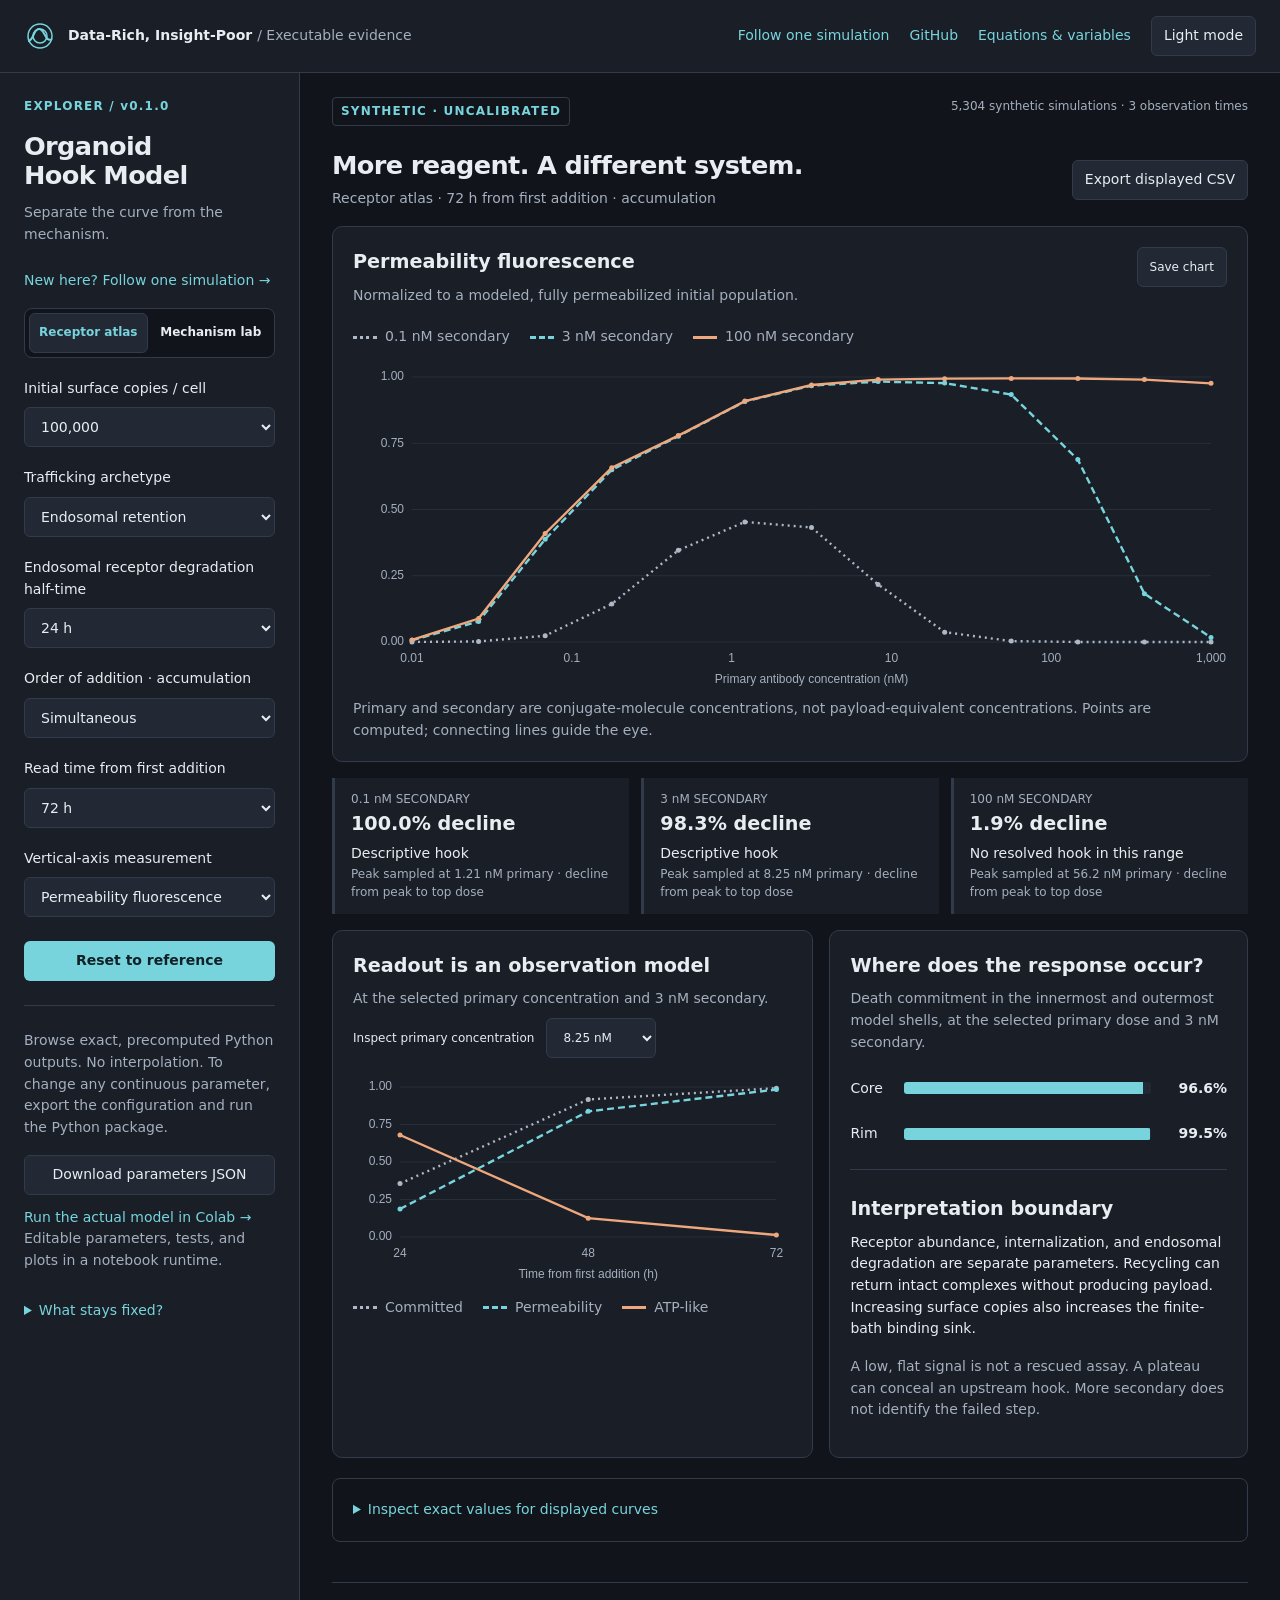
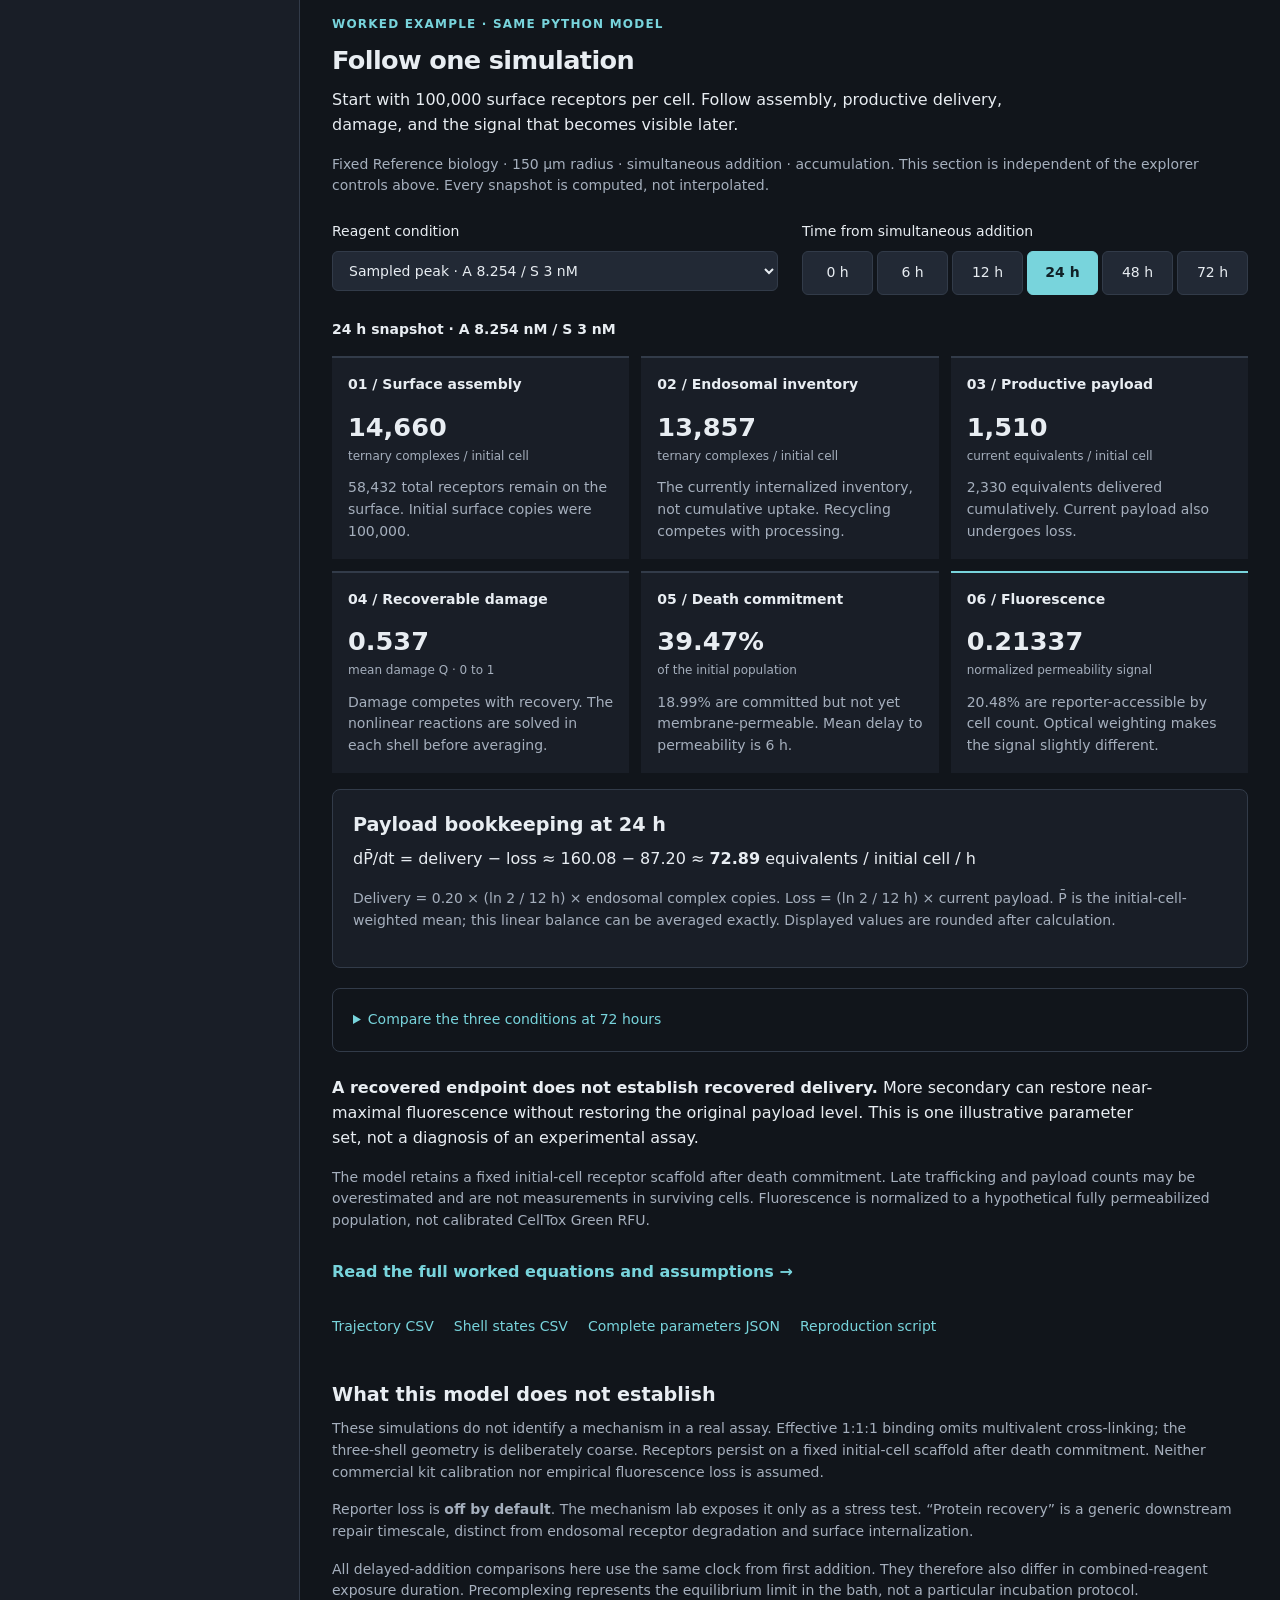
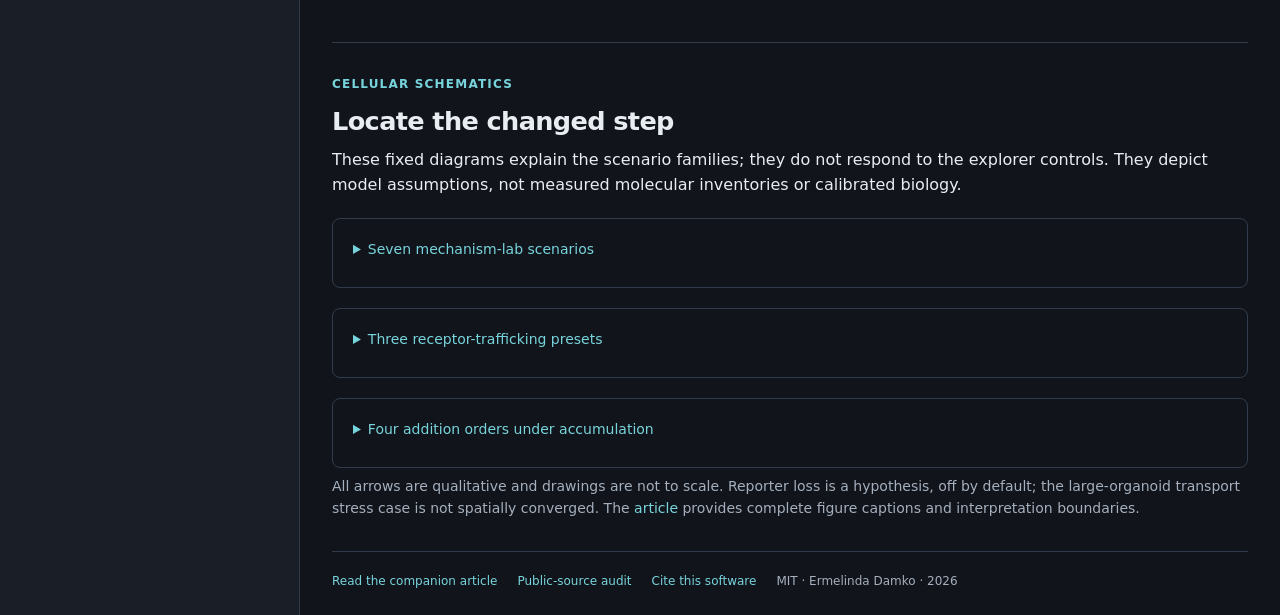
==== commit 5cebb1c5: "Add cellular scenario schematics and explain the public model tool" ====
--- a/viewer/index.html
+++ b/viewer/index.html
@@ -117,6 +117,27 @@
     <noscript><p>Enable JavaScript to switch snapshots, or <a href="worked-example.html">read the static worked example</a> and download the trajectory CSV.</p></noscript>
   </section>
   <section class="notes"><h3>What this model does not establish</h3><p>These simulations do not identify a mechanism in a real assay. Effective 1:1:1 binding omits multivalent cross-linking; the three-shell geometry is deliberately coarse. Receptors persist on a fixed initial-cell scaffold after death commitment. Neither commercial kit calibration nor empirical fluorescence loss is assumed.</p><p>Reporter loss is <strong>off by default</strong>. The mechanism lab exposes it only as a stress test. “Protein recovery” is a generic downstream repair timescale, distinct from endosomal receptor degradation and surface internalization.</p><p>All delayed-addition comparisons here use the same clock from first addition. They therefore also differ in combined-reagent exposure duration. Precomplexing represents the equilibrium limit in the bath, not a particular incubation protocol.</p></section>
+  <section id="cellular-scenarios" class="trace-section schematic-gallery" aria-labelledby="schematic-title">
+    <div class="section-label">CELLULAR SCHEMATICS</div>
+    <h2 id="schematic-title">Locate the changed step</h2>
+    <p>These fixed diagrams explain the scenario families; they do not respond to the explorer controls. They depict model assumptions, not measured molecular inventories or calibrated biology.</p>
+    <details class="data-details"><summary>Seven mechanism-lab scenarios</summary>
+      <p>Compare productive processing, damage recovery, reporter persistence, tissue access, and core receptor abundance. T is surface ternary complex, W is internalized complex, P is productive payload, and Q is reversible damage. Recovery removes Q; it does not export payload. Tissue circles denote cells and cyan marks denote targets, with illustrative counts. Core cells are retained in the target-poor scenario.</p>
+      <a href="figures/cell-scenarios.png" target="_blank" rel="noopener">Open full-resolution figure</a>
+      <img src="figures/cell-scenarios.png" loading="lazy" width="2000" height="2780" alt="Seven mechanism-lab schematics locate reference behavior, poor productive release, fast and slow recovery, reporter loss, target-poor core, and large-organoid slow transport.">
+    </details>
+    <details class="data-details"><summary>Three receptor-trafficking presets</summary>
+      <p>Each preset changes several trafficking rates together. The drawings follow the ternary complex; analogous terms apply to free and primary-bound receptor. Receptor copy number and retained-endosomal degradation half-time are varied independently in the atlas. Synthesis and other unchanged terms are omitted from these simplified views.</p>
+      <a href="figures/cell-trafficking.png" target="_blank" rel="noopener">Open full-resolution figure</a>
+      <img src="figures/cell-trafficking.png" loading="lazy" width="2000" height="1860" alt="Cellular internalization, recycling, and processing routes for slow internalization, rapid recycling, and endosomal retention, with each preset's rate constants.">
+    </details>
+    <details class="data-details"><summary>Four addition orders under accumulation</summary>
+      <p>A is primary antibody; S is secondary–toxin conjugate; C is soluble A–S complex; R is free receptor; B is receptor–primary complex; T is receptor–primary–secondary complex. Delays are six hours in the browser dataset. All binding routes remain active after both reagents become available. Precomplexing is an equilibrium mixture, not complete binding or a specified incubation duration.</p>
+      <a href="figures/cell-addition-orders.png" target="_blank" rel="noopener">Open full-resolution figure</a>
+      <img src="figures/cell-addition-orders.png" loading="lazy" width="2000" height="2210" alt="Cellular starting states and timelines for simultaneous addition, primary first, secondary first, and precomplexed reagent mixtures, with retained reagents and distinct joint-exposure start times.">
+    </details>
+    <p class="small muted">All arrows are qualitative and drawings are not to scale. Reporter loss is a hypothesis, off by default; the large-organoid transport stress case is not spatially converged. The <a href="article.html">article</a> provides complete figure captions and interpretation boundaries.</p>
+  </section>
   <footer><a href="article.html">Read the companion article</a><a href="https://github.com/dataRichinsightPoor/organoid-hook-model/blob/main/docs/provenance.md">Public-source audit</a><a href="https://github.com/dataRichinsightPoor/organoid-hook-model/blob/main/CITATION.cff">Cite this software</a><span>MIT · Ermelinda Damko · 2026</span></footer>
 </main>
 </div>
--- a/viewer/style.css
+++ b/viewer/style.css
@@ -9,6 +9,7 @@
 .reader mjx-container:not([display="true"]){display:inline-block;vertical-align:middle}
 header nav{flex-wrap:wrap}
 .trace-section{margin-top:var(--s10);padding-top:var(--s8);border-top:1px solid var(--line);scroll-margin-top:var(--s6)}
+.schematic-gallery{margin-bottom:var(--s8)}.schematic-gallery img{display:block;width:100%;height:auto;margin-top:var(--s4)}.schematic-gallery details p{max-width:85ch}.schematic-gallery summary{min-height:44px;display:list-item}
 .trace-section h2{margin:var(--s3) 0}.trace-lede{max-width:72ch}
 .trace-controls{display:grid;grid-template-columns:minmax(260px,1fr) minmax(300px,1fr);gap:var(--s6);margin:var(--s6) 0}
 .trace-controls label{margin:0 0 var(--s2)}.trace-controls fieldset{border:0;padding:0;margin:0;min-width:0}
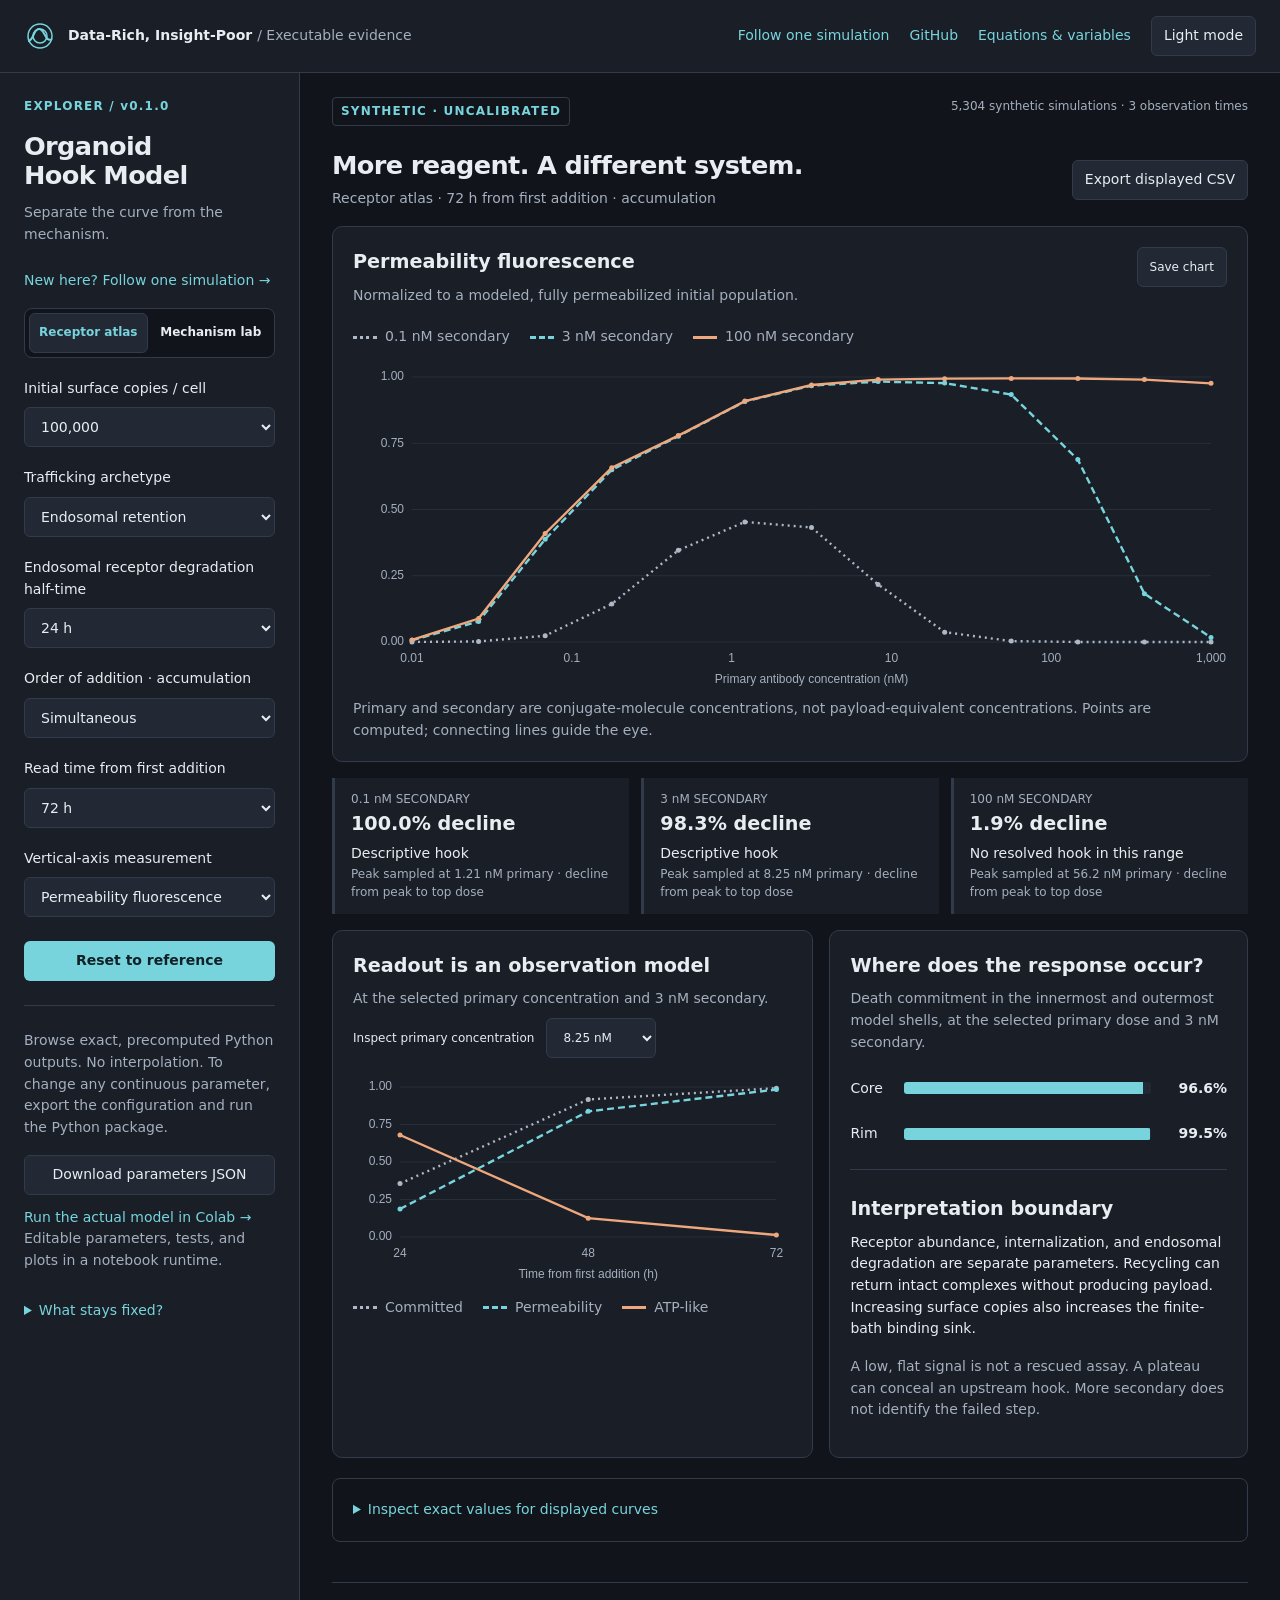
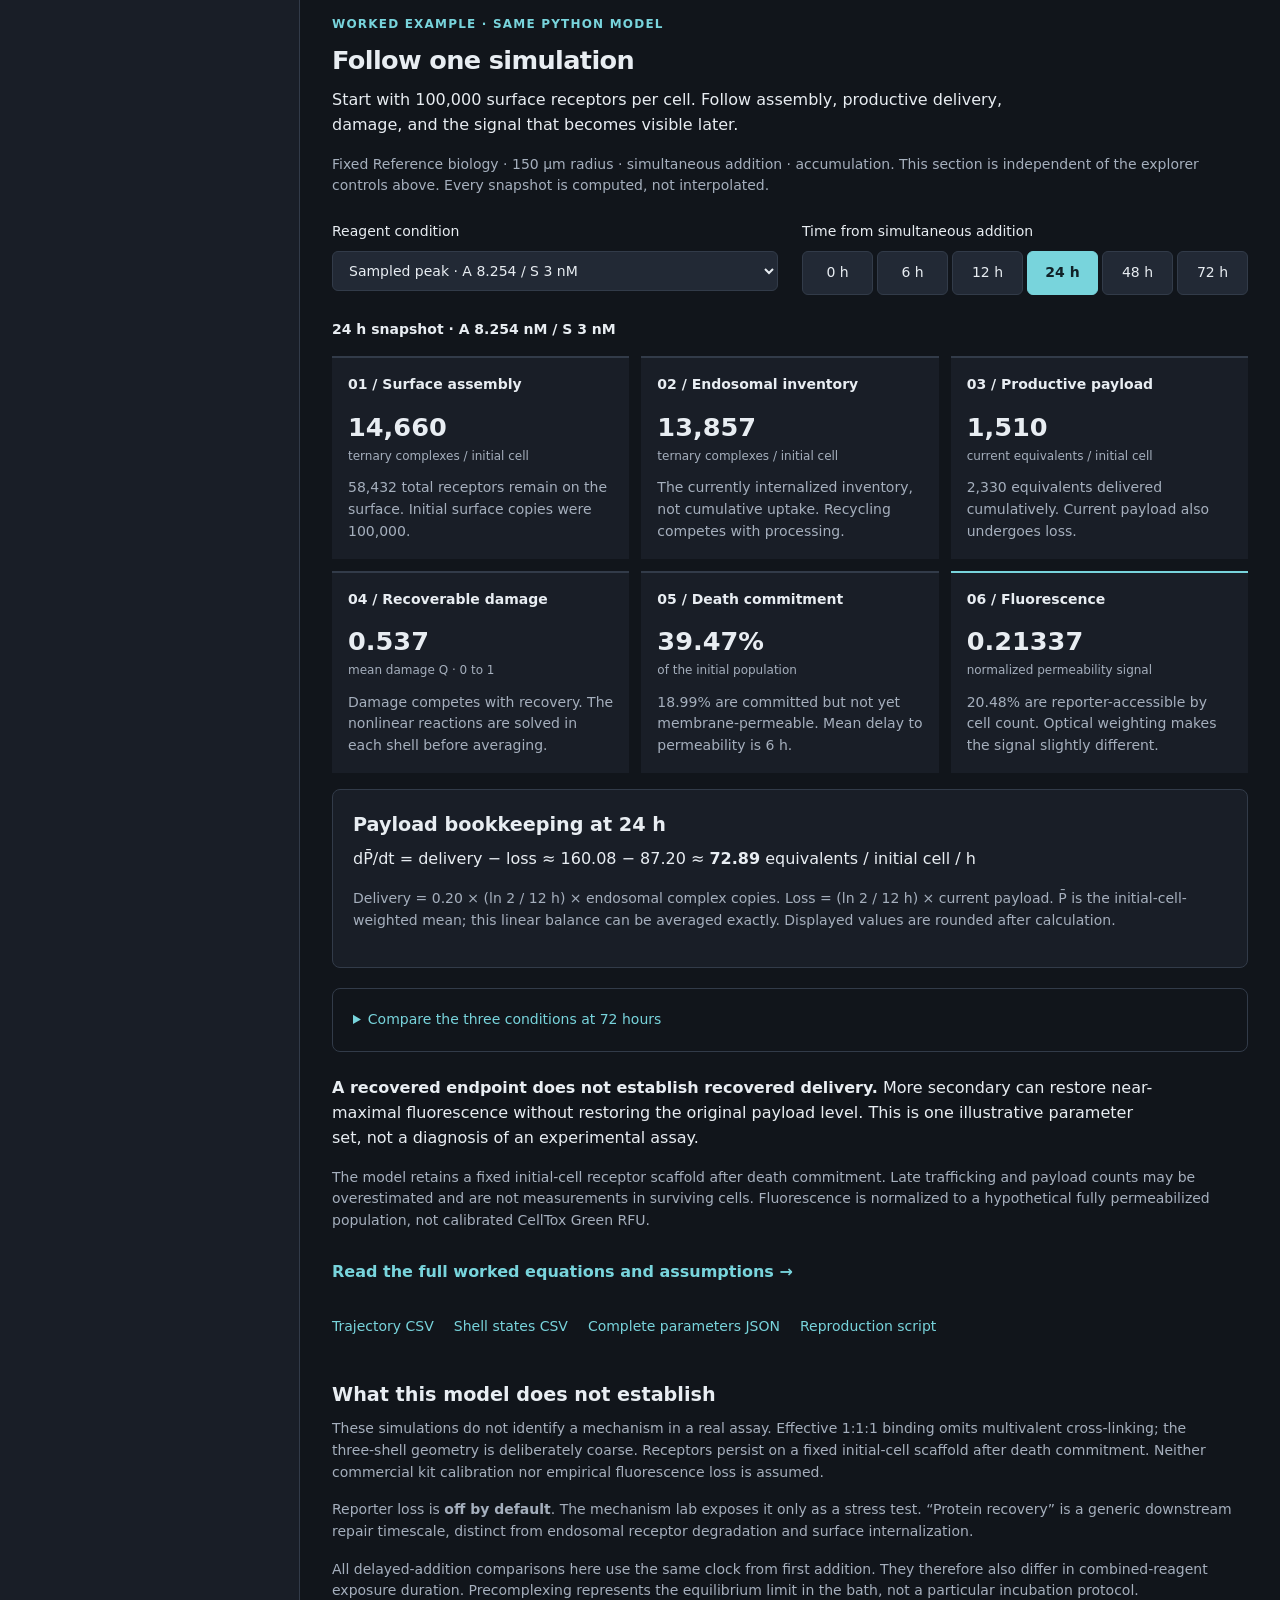
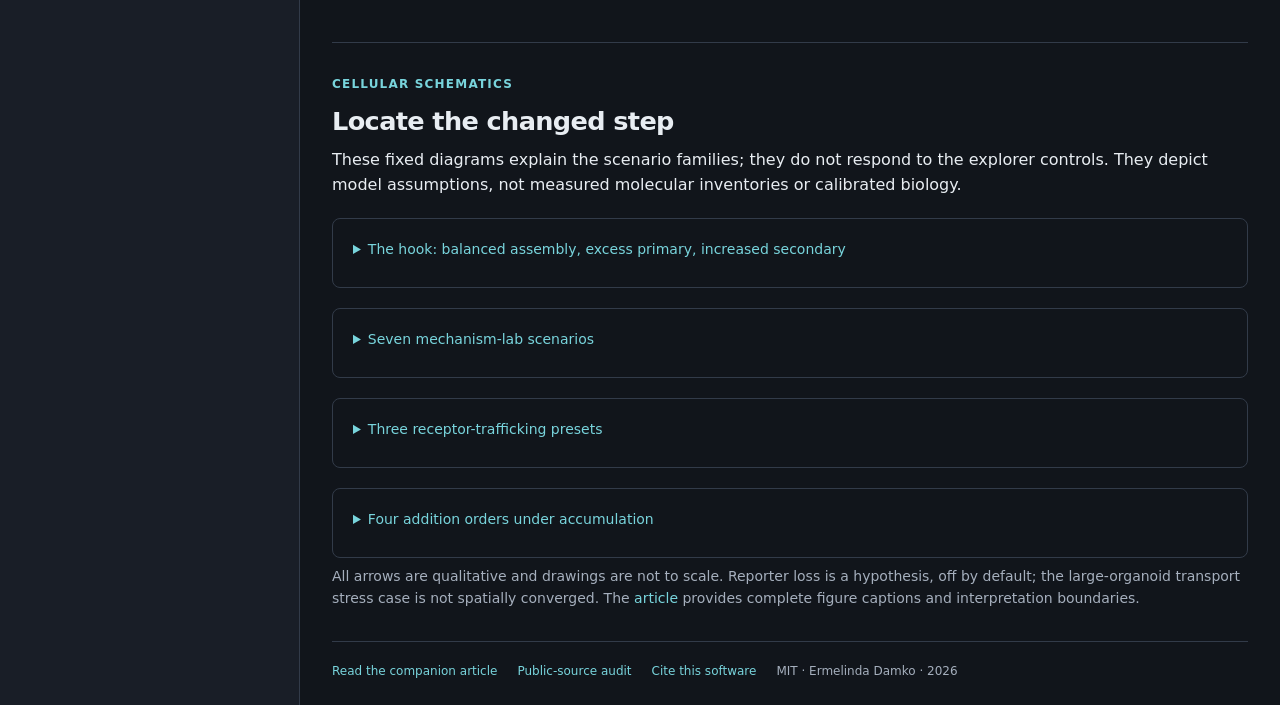
==== commit 177ef5a7: "Illustrate the assembly hook with three matched cell-surface panels" ====
--- a/viewer/index.html
+++ b/viewer/index.html
@@ -121,6 +121,12 @@
     <div class="section-label">CELLULAR SCHEMATICS</div>
     <h2 id="schematic-title">Locate the changed step</h2>
     <p>These fixed diagrams explain the scenario families; they do not respond to the explorer controls. They depict model assumptions, not measured molecular inventories or calibrated biology.</p>
+    <details class="data-details"><summary>The hook: balanced assembly, excess primary, increased secondary</summary>
+      <p>At fixed secondary supply, excess primary distributes the conjugate across a larger primary pool while unloaded primary competes for receptors. More secondary can increase surface ternary assembly. Soluble primary–secondary complex can still bind receptor; it is not an irreversible sink. The three panels are separate conditions, not sequential reagent additions, and icon counts are qualitative. “Balanced” does not mean equimolar or experimentally optimized.</p>
+      <a href="figures/cell-hook-assembly.png" target="_blank" rel="noopener">Open full-resolution figure</a>
+      <img src="figures/cell-hook-assembly.png" loading="lazy" width="2000" height="1460" alt="Three matched cell-surface panels contrast balanced assembly, excess primary at fixed secondary, and increased secondary at fixed high primary. Receptor occupancy remains high as secondary-loaded complexes first fall and then increase.">
+      <p>Restored surface assembly need not restore cumulative payload delivery or identify the cause of an experimental fluorescence hook. The model remains uncalibrated.</p>
+    </details>
     <details class="data-details"><summary>Seven mechanism-lab scenarios</summary>
       <p>Compare productive processing, damage recovery, reporter persistence, tissue access, and core receptor abundance. T is surface ternary complex, W is internalized complex, P is productive payload, and Q is reversible damage. Recovery removes Q; it does not export payload. Tissue circles denote cells and cyan marks denote targets, with illustrative counts. Core cells are retained in the target-poor scenario.</p>
       <a href="figures/cell-scenarios.png" target="_blank" rel="noopener">Open full-resolution figure</a>
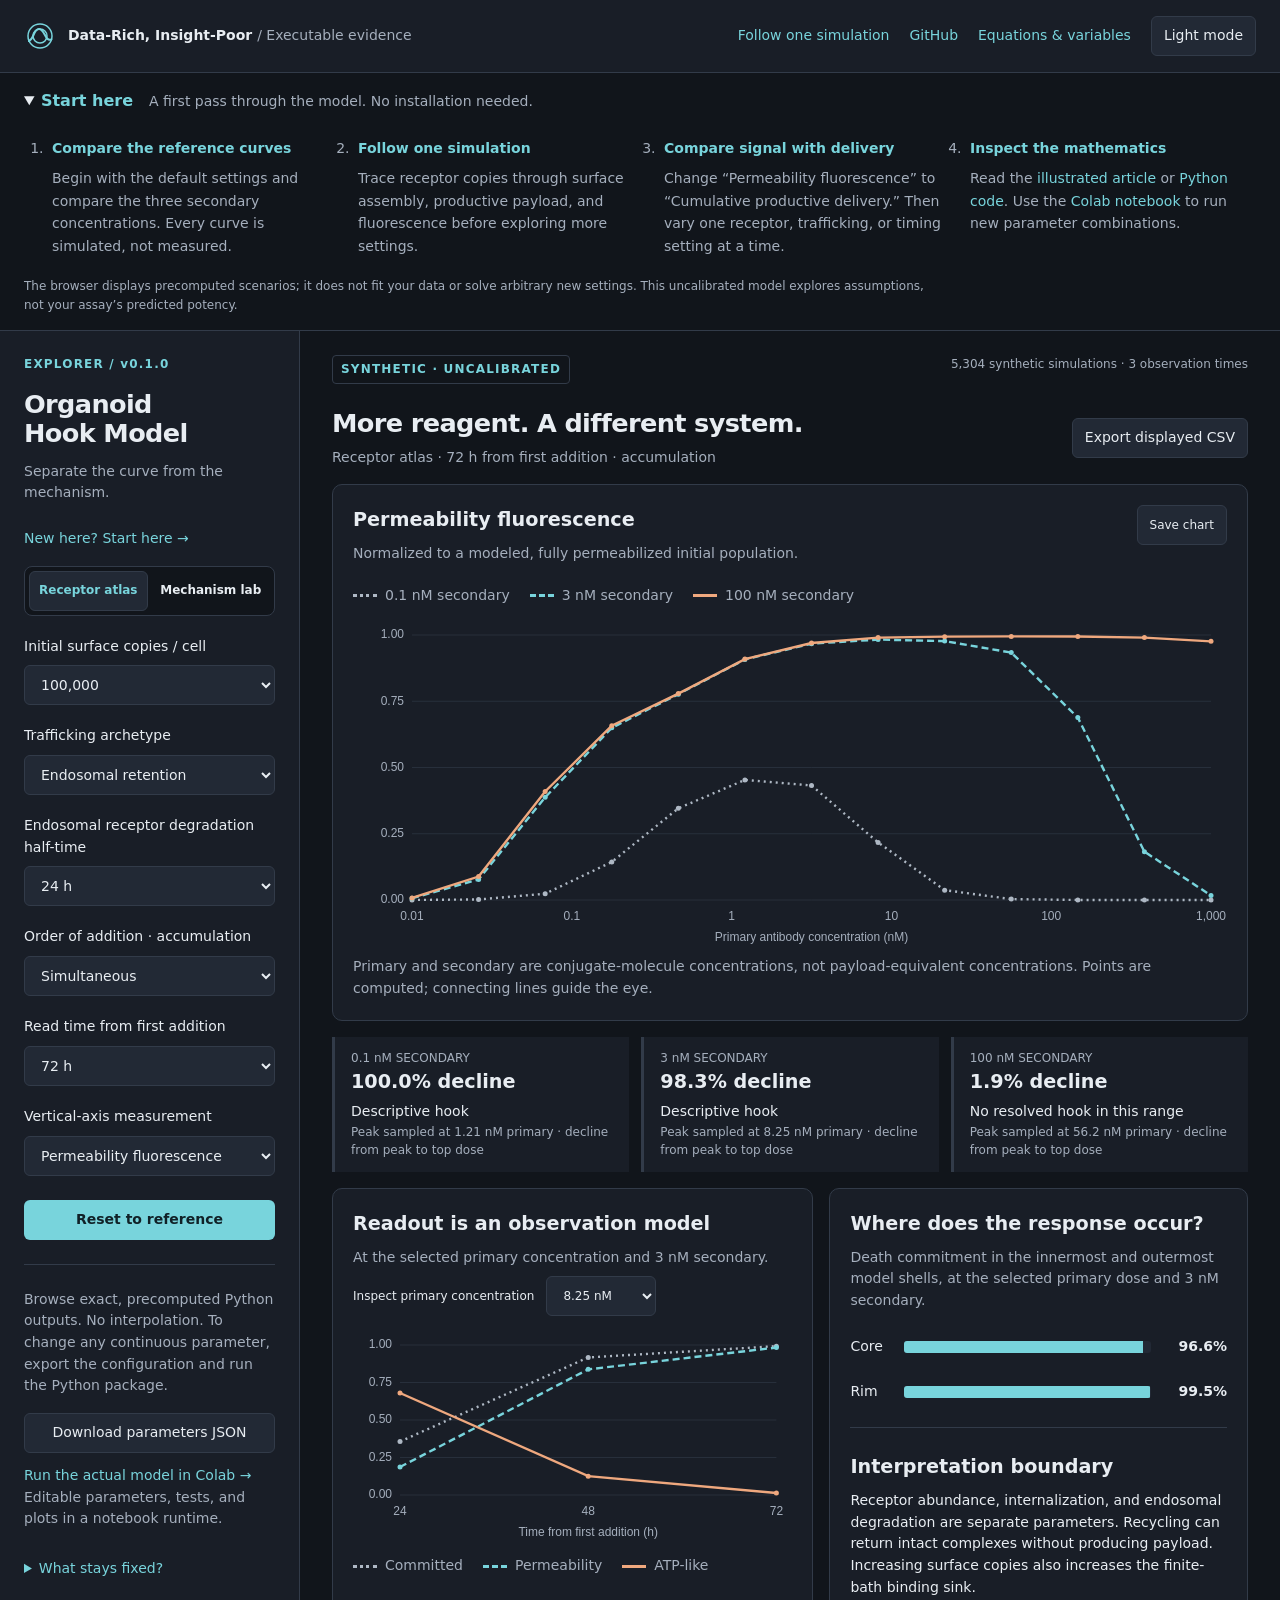
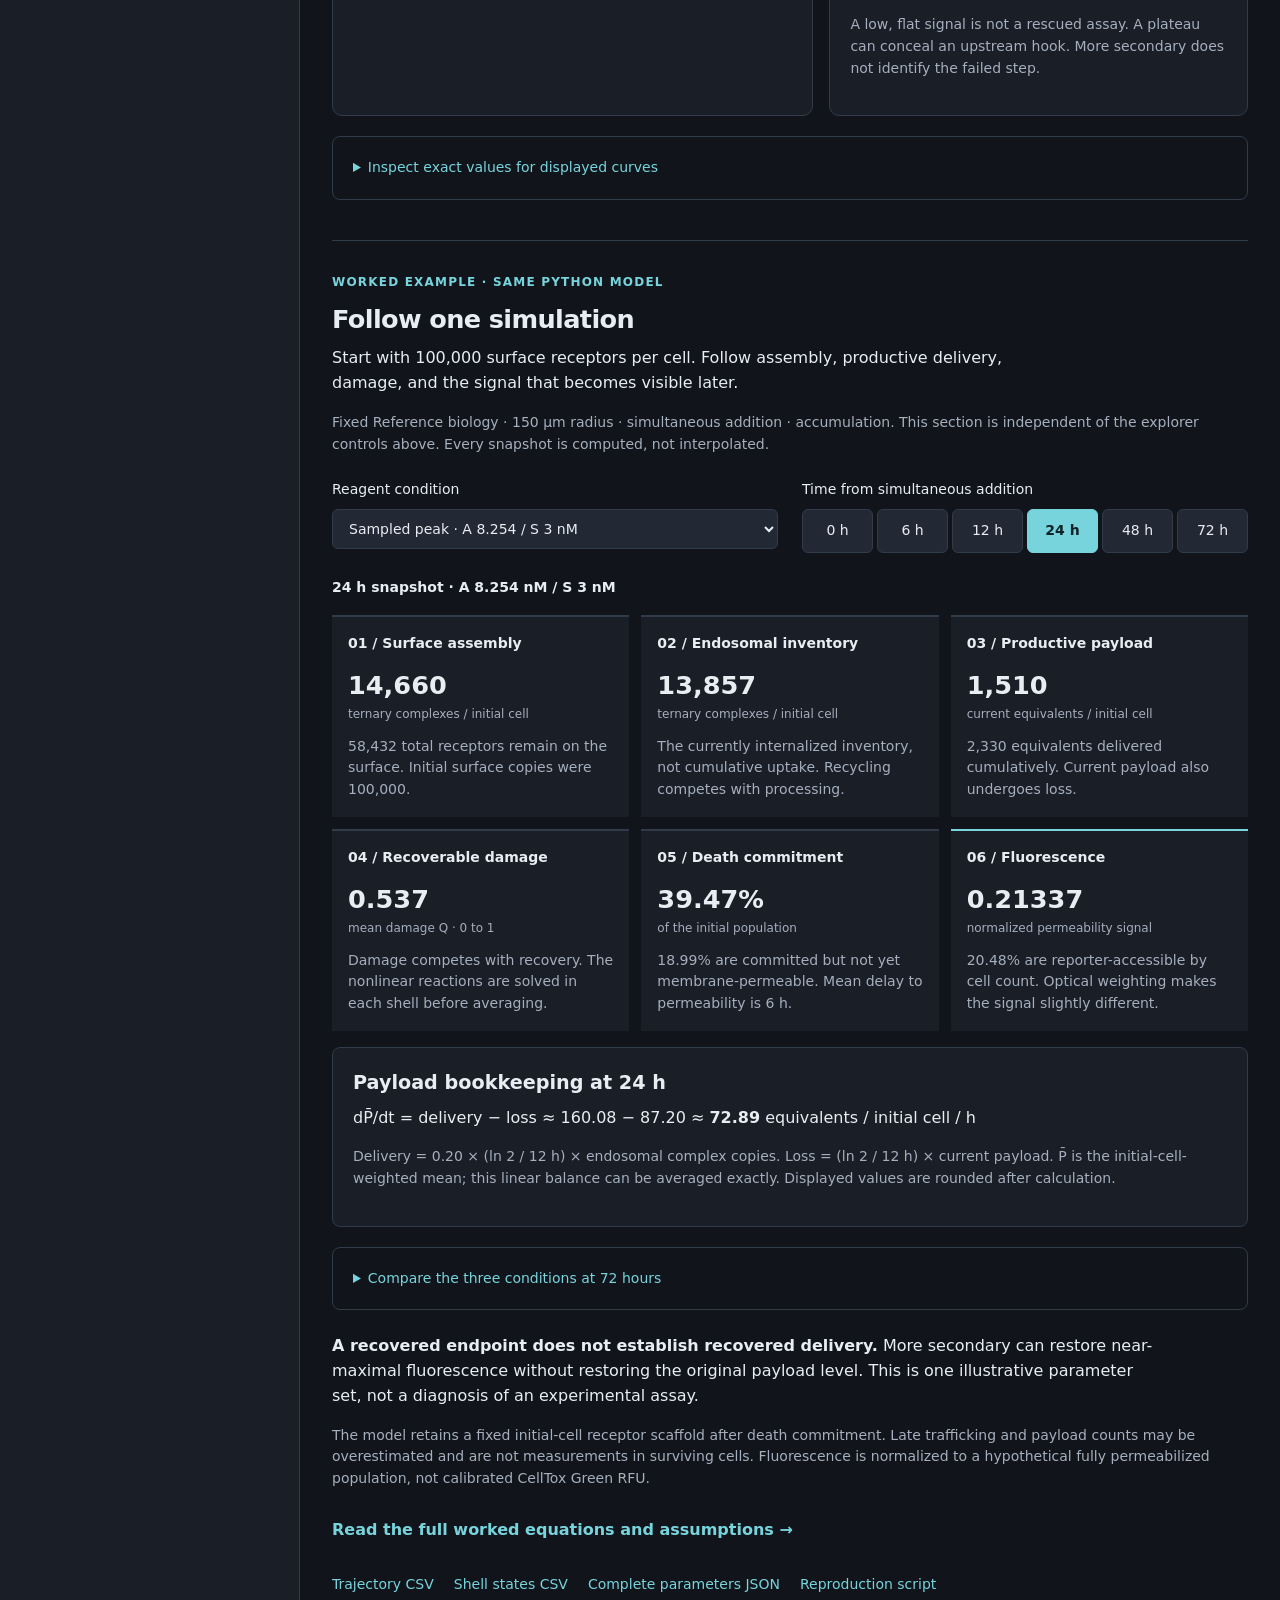
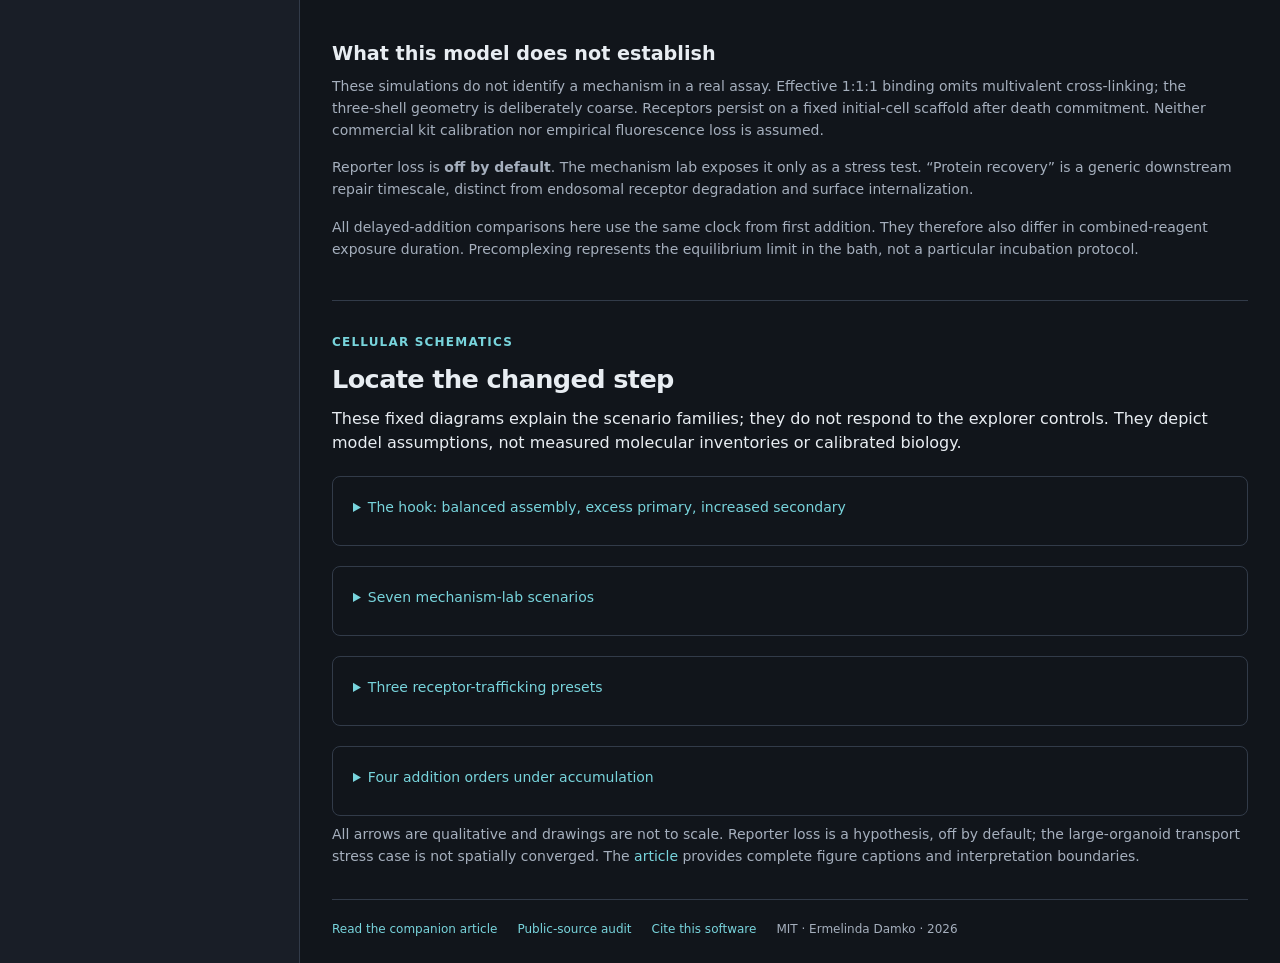
==== commit ccc8f34f: "Add a collapsible Start here guide to the atlas" ====
--- a/viewer/index.html
+++ b/viewer/index.html
@@ -15,12 +15,22 @@
   <div class="brand"><svg aria-label="Organoid Hook Model logo" viewBox="0 0 32 32" width="32" height="32"><circle cx="16" cy="16" r="12" fill="none" stroke="currentColor" stroke-width="1.5"/><circle cx="16" cy="16" r="7" fill="none" stroke="currentColor" stroke-width="1.5"/><path d="M4 21C10 21 9 9 15 9S21 23 28 19" fill="none" stroke="currentColor" stroke-width="2"/></svg><span>Data-Rich, Insight-Poor <span class="subbrand">/ Executable evidence</span></span></div>
   <nav aria-label="Project links"><a href="#follow-one-simulation">Follow one simulation</a><a href="https://github.com/dataRichinsightPoor/organoid-hook-model" target="_blank" rel="noopener">GitHub</a><a href="equations.html">Equations & variables</a><button id="theme" type="button" aria-label="Toggle color theme">Light mode</button></nav>
 </header>
+<details id="start-here" class="start-guide" open>
+  <summary><strong>Start here</strong><span class="start-guide-subtitle">A first pass through the model. No installation needed.</span></summary>
+  <ol class="start-guide-steps">
+    <li><a href="#explorer">Compare the reference curves</a><p>Begin with the default settings and compare the three secondary concentrations. Every curve is simulated, not measured.</p></li>
+    <li><a href="#follow-one-simulation">Follow one simulation</a><p>Trace receptor copies through surface assembly, productive payload, and fluorescence before exploring more settings.</p></li>
+    <li><a href="#readout">Compare signal with delivery</a><p>Change “Permeability fluorescence” to “Cumulative productive delivery.” Then vary one receptor, trafficking, or timing setting at a time.</p></li>
+    <li><a href="equations.html">Inspect the mathematics</a><p>Read the <a href="article.html">illustrated article</a> or <a href="https://github.com/dataRichinsightPoor/organoid-hook-model/tree/main/src/organoid_hook">Python code</a>. Use the <a href="https://colab.research.google.com/github/dataRichinsightPoor/organoid-hook-model/blob/main/examples/quickstart.ipynb">Colab notebook</a> to run new parameter combinations.</p></li>
+  </ol>
+  <p class="start-guide-boundary">The browser displays precomputed scenarios; it does not fit your data or solve arbitrary new settings. This uncalibrated model explores assumptions, not your assay’s predicted potency.</p>
+</details>
 <div class="layout">
 <aside aria-label="Simulation controls">
   <div class="section-label">EXPLORER / v0.1.0</div>
   <h1>Organoid<br>Hook Model</h1>
   <p class="muted intro">Separate the curve from the mechanism.</p>
-  <p class="control-note"><a href="#follow-one-simulation">New here? Follow one simulation →</a></p>
+  <p class="control-note"><a href="#start-here">New here? Start here →</a></p>
   <div class="tabs" role="group" aria-label="Explorer mode"><button class="active" id="atlas-mode" aria-pressed="true">Receptor atlas</button><button id="lab-mode" aria-pressed="false">Mechanism lab</button></div>
   <div id="atlas-controls">
     <label for="copies">Initial surface copies / cell</label>
@@ -51,7 +61,7 @@
   <div class="topline"><span class="badge">SYNTHETIC · UNCALIBRATED</span><span id="count" class="muted">Loading evidence…</span></div>
   <section class="heading-row"><div><h2>More reagent. A different system.</h2><p id="context" class="muted">Loading computed scenarios…</p></div><button id="csv" disabled>Export displayed CSV</button></section>
   <div id="error" role="alert" hidden></div>
-  <section class="plot-card">
+  <section class="plot-card" id="explorer">
     <div class="plot-heading"><div><h3 id="plot-title">Primary × secondary concentration</h3><p class="muted small" id="y-description">Normalized to a modeled, fully permeabilized initial population.</p></div><button id="png" disabled>Save chart</button></div>
     <div class="legend" aria-label="Secondary concentration legend"><span><i class="line one"></i>0.1 nM secondary</span><span><i class="line two"></i>3 nM secondary</span><span><i class="line three"></i>100 nM secondary</span></div>
     <div class="canvas-wrap"><canvas id="curve" role="img" aria-label="Dose-response curves for three secondary-conjugate concentrations. Exact values are available in the table below."></canvas></div>
--- a/viewer/style.css
+++ b/viewer/style.css
@@ -33,3 +33,16 @@
 #trace-error{border:1px solid var(--warn);color:var(--warn);padding:var(--s4)}
 @media(max-width:1100px){.trace-controls{grid-template-columns:1fr}.trace-stages{grid-template-columns:repeat(2,minmax(0,1fr))}}
 @media(max-width:480px){.trace-stages{grid-template-columns:1fr}.trace-time-buttons button{flex:0 1 calc((100% - 8px)/3)}header nav{justify-content:flex-start;gap:var(--s3)}.trace-rate{padding:var(--s4)}}
+.start-guide{max-width:1760px;margin:0 auto;border-bottom:1px solid var(--line);background:var(--bg);scroll-margin-top:16px}
+.start-guide>summary{padding:var(--s4) var(--s6);color:var(--ink);font-size:var(--text-base)}
+.start-guide>summary strong{color:var(--accent)}
+.start-guide-subtitle{margin-left:var(--s4);font-size:var(--text-sm);color:var(--muted)}
+.start-guide-steps{display:grid;grid-template-columns:repeat(4,minmax(0,1fr));gap:var(--s6);padding:0 var(--s8) 0 48px;margin:var(--s2) 0 var(--s3)}
+.start-guide-steps li{padding-left:var(--s1)}
+.start-guide-steps li::marker{color:var(--muted);font-variant-numeric:tabular-nums}
+.start-guide-steps li>a{font-weight:700}
+.start-guide-steps p{font-size:var(--text-sm);color:var(--muted);margin:var(--s2) 0;line-height:1.6}
+.start-guide-boundary{margin:0;padding:0 var(--s6) var(--s4);font-size:var(--text-xs);color:var(--muted);max-width:125ch}
+#explorer,#readout{scroll-margin-top:24px}
+@media(max-width:1100px){.start-guide-steps{grid-template-columns:repeat(2,minmax(0,1fr))}}
+@media(max-width:600px){.start-guide>summary{padding:var(--s4)}.start-guide-subtitle{display:block;margin:var(--s1) 0 0 var(--s5)}.start-guide-steps{grid-template-columns:1fr;gap:var(--s3);padding:0 var(--s5) 0 var(--s10)}.start-guide-boundary{padding:0 var(--s4) var(--s4)}}
